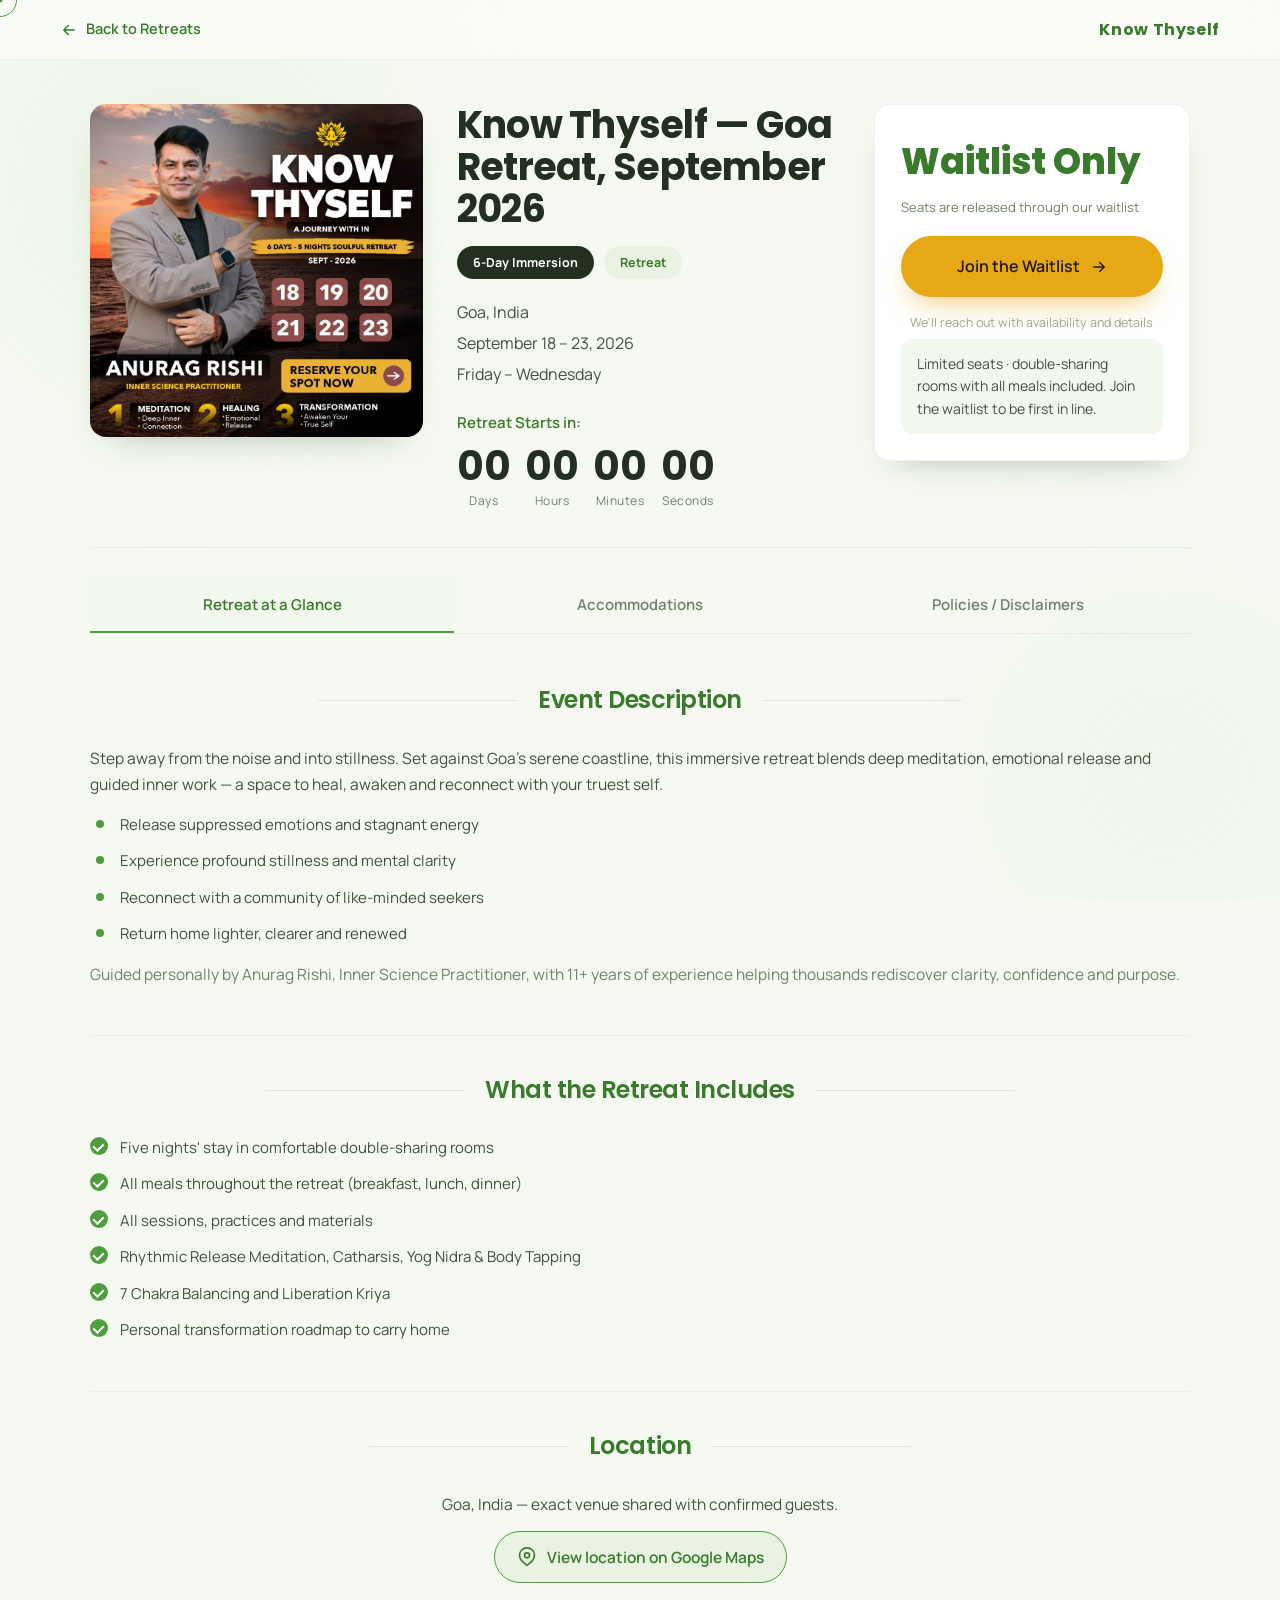
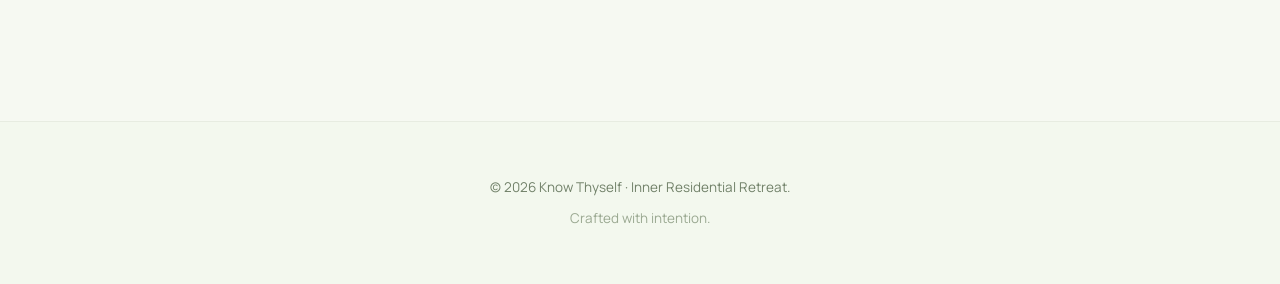
==== event-goa.html @ 71acf254 "Swap Goa to waitlist, sell Mussoorie tickets, drop Apps Script - Goa event page is now waitlist-only" ====
<!DOCTYPE html>
<html lang="en">
<head>
  <meta charset="UTF-8" />
  <meta name="viewport" content="width=device-width, initial-scale=1.0" />
  <meta name="description" content="Know Thyself · Goa — a 6-day, 5-night soulful residential retreat with Anurag Rishi. 18–23 September 2026." />
  <title>Know Thyself · Goa Retreat</title>
  <link rel="preconnect" href="https://fonts.googleapis.com" />
  <link rel="preconnect" href="https://fonts.gstatic.com" crossorigin />
  <link href="https://fonts.googleapis.com/css2?family=Poppins:wght@400;500;600;700;800&family=Manrope:wght@300;400;500;600;700&display=swap" rel="stylesheet" />
  <link rel="icon" type="image/svg+xml" href="favicon.svg" />
  <link rel="icon" type="image/png" sizes="32x32" href="favicon-32.png" />
  <link rel="apple-touch-icon" href="apple-touch-icon.png" />
  <link rel="stylesheet" href="styles.css" />
</head>
<body>
  <div class="cursor" aria-hidden="true"></div>
  <div class="cursor-dot" aria-hidden="true"></div>
  <div class="ambient" aria-hidden="true"><div class="orb orb-1"></div><div class="orb orb-2"></div></div>

  <header class="evd-nav">
    <a href="index.html#events" class="evd-back"><svg viewBox="0 0 24 24"><path d="M19 12H5M11 6l-6 6 6 6"/></svg> Back to Retreats</a>
    <span class="evd-brand">Know Thyself</span>
  </header>

  <div class="evd2">
    <!-- ===== HERO ===== -->
    <div class="evd2-hero">
      <div class="evd2-gallery">
        <div class="evd2-main"><img src="goa-creative.jpg" alt="Know Thyself Goa Retreat" /></div>
      </div>

      <div class="evd2-info">
        <h1 class="evd2-title">Know Thyself — Goa Retreat, September 2026</h1>
        <div class="evd2-tags">
          <span class="evd2-tag dark">6-Day Immersion</span>
          <span class="evd2-tag light">Retreat</span>
        </div>
        <div class="evd2-meta">
          <p>Goa, India</p>
          <p>September 18 – 23, 2026</p>
          <p>Friday – Wednesday</p>
        </div>
        <p class="cd-label">Retreat Starts in:</p>
        <div class="countdown" data-date="2026-09-18T09:00:00+05:30">
          <div><span class="cd-num" data-u="d">00</span><label>Days</label></div>
          <div><span class="cd-num" data-u="h">00</span><label>Hours</label></div>
          <div><span class="cd-num" data-u="m">00</span><label>Minutes</label></div>
          <div><span class="cd-num" data-u="s">00</span><label>Seconds</label></div>
        </div>
      </div>

      <aside class="evd2-aside">
        <div class="evd2-price"><span class="now">Waitlist Only</span></div>
        <p class="evd2-price-note">Seats are released through our waitlist</p>
        <a href="https://docs.google.com/forms/d/e/1FAIpQLSf9XQRyOyVXUmY5ZAb2Cd5k3Jq0vViGxrZ30KuYzrhJ9zkqiw/viewform"
           target="_blank" rel="noopener" class="btn evd-btn is-wait" data-magnetic>
          <span>Join the Waitlist</span>
          <svg viewBox="0 0 24 24" fill="none" stroke="currentColor" stroke-width="2" stroke-linecap="round" stroke-linejoin="round"><path d="M5 12h14M13 6l6 6-6 6"/></svg>
        </a>
        <p class="evd-note">We'll reach out with availability and details</p>
        <p class="evd2-elig">Limited seats · double-sharing rooms with all meals included. Join the waitlist to be first in line.</p>
      </aside>
    </div>

    <!-- ===== TABS ===== -->
    <div class="evd2-tabs" role="tablist">
      <button class="evd2-tab is-active" data-tab="glance">Retreat at a Glance</button>
      <button class="evd2-tab" data-tab="accom">Accommodations</button>
      <button class="evd2-tab" data-tab="policies">Policies / Disclaimers</button>
    </div>

    <!-- Glance -->
    <div class="evd2-panel is-active" id="tab-glance">
      <div class="evd2-sec">
        <h2>Event Description</h2>
        <p>Step away from the noise and into stillness. Set against Goa's serene coastline, this
          immersive retreat blends deep meditation, emotional release and guided inner work — a
          space to heal, awaken and reconnect with your truest self.</p>
        <ul class="evd2-list">
          <li>Release suppressed emotions and stagnant energy</li>
          <li>Experience profound stillness and mental clarity</li>
          <li>Reconnect with a community of like-minded seekers</li>
          <li>Return home lighter, clearer and renewed</li>
        </ul>
        <p class="muted">Guided personally by Anurag Rishi, Inner Science Practitioner, with 11+ years
          of experience helping thousands rediscover clarity, confidence and purpose.</p>
      </div>

      <div class="evd2-sec">
        <h2>What the Retreat Includes</h2>
        <ul class="evd2-list check">
          <li>Five nights' stay in comfortable double-sharing rooms</li>
          <li>All meals throughout the retreat (breakfast, lunch, dinner)</li>
          <li>All sessions, practices and materials</li>
          <li>Rhythmic Release Meditation, Catharsis, Yog Nidra &amp; Body Tapping</li>
          <li>7 Chakra Balancing and Liberation Kriya</li>
          <li>Personal transformation roadmap to carry home</li>
        </ul>
      </div>

      <div class="evd2-sec">
        <h2>Location</h2>
        <p style="text-align:center">Goa, India — exact venue shared with confirmed guests.</p>
        <p style="text-align:center;margin-top:14px">
          <a href="https://maps.app.goo.gl/HBdeurHvseSs3PMZ7" target="_blank" rel="noopener" class="evd-map">
            <svg viewBox="0 0 24 24" fill="none" stroke="currentColor" stroke-width="2" stroke-linecap="round" stroke-linejoin="round"><path d="M21 10c0 6-9 12-9 12s-9-6-9-12a9 9 0 0118 0z"/><circle cx="12" cy="10" r="3"/></svg>
            View location on Google Maps
          </a>
        </p>
      </div>
    </div>

    <!-- Accommodations -->
    <div class="evd2-panel" id="tab-accom">
      <div class="evd2-sec">
        <h2>Accommodations</h2>
        <p>Guests are hosted in comfortable, well-appointed <b>double-sharing rooms</b> at a serene
          property close to nature — a restful base for your inner work.</p>
        <ul class="evd2-list check">
          <li>Double-sharing rooms with attached bathrooms</li>
          <li>Clean linens, hot water and daily housekeeping</li>
          <li>Quiet, natural surroundings ideal for reflection</li>
          <li>All meals served on-site, buffet style</li>
        </ul>
        <p class="muted">Prefer a private room? Limited single-occupancy upgrades may be available on
          request for an additional charge — mention it when you join the waitlist.</p>
      </div>
    </div>

    <!-- Policies -->
    <div class="evd2-panel" id="tab-policies">
      <div class="evd2-sec">
        <h2>Policies &amp; Disclaimers</h2>
        <ul class="evd2-list">
          <li>Seats for this retreat are released in order of the waitlist.</li>
          <li>The retreat fee covers stay, meals and all sessions; travel is not included.</li>
          <li>Places are confirmed on receipt of payment once a seat is offered.</li>
          <li>This is an inner-work retreat and not a substitute for medical or psychological treatment.</li>
          <li>For cancellations, transfers or special requests, please contact our team.</li>
        </ul>
        <p style="text-align:center;margin-top:10px"><a href="tel:7373738338" class="evd-map"><svg viewBox="0 0 24 24"><path d="M6.6 10.8a15.5 15.5 0 006.6 6.6l2.2-2.2a1 1 0 011-.24 11.4 11.4 0 003.6.6 1 1 0 011 1V20a1 1 0 01-1 1A17 17 0 013 4a1 1 0 011-1h3.5a1 1 0 011 1 11.4 11.4 0 00.6 3.6 1 1 0 01-.24 1z" fill="currentColor"/></svg> Call us: 73737 38338</a></p>
      </div>
    </div>
  </div>

  <footer class="footer">
    <p>© <span id="year"></span> Know Thyself · Inner Residential Retreat.</p>
    <p class="footer-sub">Crafted with intention.</p>
  </footer>

  <script>
    (function () {
      var y = document.getElementById('year'); if (y) y.textContent = new Date().getFullYear();

      /* ---- Gallery ---- */
      var main = document.getElementById('galMain');
      document.querySelectorAll('.evd2-thumbs button').forEach(function (b) {
        b.addEventListener('click', function () {
          document.querySelectorAll('.evd2-thumbs button').forEach(function (x) { x.classList.remove('is-active'); });
          b.classList.add('is-active');
          if (main && b.dataset.src) main.src = b.dataset.src;
        });
      });

      /* ---- Tabs ---- */
      document.querySelectorAll('.evd2-tab').forEach(function (t) {
        t.addEventListener('click', function () {
          document.querySelectorAll('.evd2-tab').forEach(function (x) { x.classList.remove('is-active'); });
          document.querySelectorAll('.evd2-panel').forEach(function (x) { x.classList.remove('is-active'); });
          t.classList.add('is-active');
          var panel = document.getElementById('tab-' + t.dataset.tab);
          if (panel) panel.classList.add('is-active');
        });
      });

      /* ---- Countdown ---- */
      var cd = document.querySelector('.countdown');
      if (cd) {
        var target = new Date(cd.dataset.date).getTime();
        var el = {
          d: cd.querySelector('[data-u=d]'), h: cd.querySelector('[data-u=h]'),
          m: cd.querySelector('[data-u=m]'), s: cd.querySelector('[data-u=s]')
        };
        var pad = function (n) { return String(n).padStart(2, '0'); };
        function tick() {
          var diff = target - Date.now(); if (diff < 0) diff = 0;
          el.d.textContent = pad(Math.floor(diff / 86400000));
          el.h.textContent = pad(Math.floor(diff / 3600000) % 24);
          el.m.textContent = pad(Math.floor(diff / 60000) % 60);
          el.s.textContent = pad(Math.floor(diff / 1000) % 60);
        }
        tick(); setInterval(tick, 1000);
      }

    })();
  </script>
  <script src="script.js"></script>
</body>
</html>
---- styles.css ----
/* ===================================================================
   Know Thyself — Eco Wellness Retreat
   Fresh green + white · rounded · soft · interactive
=================================================================== */

:root {
  --green: #4f9d3f;
  --green-deep: #3a7a2c;
  --green-dark: #2c5f24;
  --green-bright: #62b84e;
  --leaf: #eaf3e3;
  --leaf-2: #f3f8ee;
  --mist: #f6f9f2;
  --paper: #ffffff;
  --ink: #23301f;
  --ink-soft: #43513d;
  --muted: #718169;
  --faint: #9aa891;
  --line: rgba(35, 48, 31, 0.10);
  --line-soft: rgba(35, 48, 31, 0.06);
  --terra: #cf6b4a;
  --radius: 24px;
  --radius-lg: 34px;
  --shadow: 0 30px 60px -34px rgba(44, 74, 34, 0.35);
  --shadow-sm: 0 16px 34px -22px rgba(44, 74, 34, 0.4);
  --ease: cubic-bezier(0.22, 1, 0.36, 1);
  --ease-out: cubic-bezier(0.16, 1, 0.3, 1);
}

* { margin: 0; padding: 0; box-sizing: border-box; -webkit-tap-highlight-color: transparent; }
html { scroll-behavior: smooth; -webkit-text-size-adjust: 100%; text-size-adjust: 100%; }
img, video { max-width: 100%; }

body {
  background: var(--mist);
  color: var(--ink);
  font-family: 'Manrope', system-ui, sans-serif;
  font-weight: 400;
  line-height: 1.7;
  overflow-x: hidden;
  -webkit-font-smoothing: antialiased;
}
::selection { background: var(--green); color: #fff; }

h1, h2, h3, .brand-name, .section-title, .hero-title { font-family: 'Poppins', sans-serif; font-weight: 700; letter-spacing: -0.02em; }
em { font-style: normal; color: var(--green-deep); }

/* ---------- Custom cursor ---------- */
.cursor, .cursor-dot { position: fixed; top: 0; left: 0; border-radius: 50%; pointer-events: none; z-index: 9999; transform: translate(-50%, -50%); }
.cursor { width: 34px; height: 34px; border: 1.5px solid var(--green); transition: width .25s var(--ease), height .25s var(--ease), background .25s; }
.cursor-dot { width: 5px; height: 5px; background: var(--green); }
.cursor.grow { width: 60px; height: 60px; background: rgba(79,157,63,.14); border-color: transparent; }
@media (hover: none) { .cursor, .cursor-dot { display: none; } }

/* ---------- Scroll progress ---------- */
.scroll-progress { position: fixed; top: 0; left: 0; right: 0; height: 3px; z-index: 900; background: transparent; }
.scroll-progress span { display: block; height: 100%; width: 0%; background: linear-gradient(90deg, var(--green-deep), var(--green-bright)); }

/* ---------- Ambient ---------- */
.ambient { position: fixed; inset: 0; z-index: -1; overflow: hidden; background: var(--mist); }
.orb { position: absolute; border-radius: 50%; filter: blur(90px); opacity: .4; }
.orb-1 { width: 40vw; height: 40vw; background: radial-gradient(circle, #cfe6c0, transparent 70%); top: -8%; left: -6%; animation: drift 24s ease-in-out infinite; }
.orb-2 { width: 34vw; height: 34vw; background: radial-gradient(circle, #d9eccb, transparent 70%); bottom: -10%; right: -8%; animation: drift 30s ease-in-out infinite reverse; }
.orb-3 { display: none; }
@keyframes drift { 0%,100% { transform: translate(0,0) scale(1); } 50% { transform: translate(4vw,-3vh) scale(1.08); } }
.grain { display: none; }

/* ---------- Nav ---------- */
.nav {
  position: fixed; top: 16px; left: 50%; transform: translateX(-50%); z-index: 800;
  width: min(1200px, calc(100% - 32px)); display: flex; align-items: center; justify-content: space-between;
  padding: 12px 14px 12px 26px; background: rgba(255,255,255,.82); backdrop-filter: blur(16px);
  border: 1px solid var(--line-soft); border-radius: 100px; box-shadow: var(--shadow-sm);
  transition: padding .4s var(--ease), box-shadow .4s var(--ease);
}
.nav.scrolled { box-shadow: 0 20px 44px -26px rgba(44,74,34,.5); }
.brand { display: flex; flex-direction: column; line-height: 1; text-decoration: none; }
.brand-name { font-size: 24px; font-weight: 700; color: var(--green-deep); letter-spacing: .01em; }
.brand-sub { font-size: 9px; letter-spacing: .24em; text-transform: uppercase; color: var(--muted); margin-top: 3px; }
.nav-links { display: flex; gap: 30px; }
.nav-links a { color: var(--ink-soft); text-decoration: none; font-size: 14.5px; font-weight: 500; position: relative; }
.nav-links a::after { content: ''; position: absolute; left: 0; bottom: -6px; height: 2px; width: 0; background: var(--green); border-radius: 2px; transition: width .3s var(--ease); }
.nav-links a:hover { color: var(--green-deep); }
.nav-links a:hover::after { width: 100%; }
@media (max-width: 860px) { .nav-links { display: none; } }

/* ---------- Buttons ---------- */
.btn {
  display: inline-flex; align-items: center; gap: 10px; cursor: pointer; text-decoration: none;
  font-family: 'Manrope', sans-serif; font-weight: 600; font-size: 15px; border: none;
  border-radius: 100px; padding: 15px 28px; position: relative; overflow: hidden;
  transition: transform .3s var(--ease), box-shadow .3s var(--ease), background .3s; will-change: transform;
}
.btn svg { width: 18px; height: 18px; fill: none; stroke: currentColor; stroke-width: 2; stroke-linecap: round; stroke-linejoin: round; }
.btn-primary { background: var(--green); color: #fff; box-shadow: 0 14px 30px -12px rgba(79,157,63,.7); }
.btn-primary:hover { background: var(--green-deep); transform: translateY(-2px); box-shadow: 0 20px 40px -12px rgba(79,157,63,.8); }
.btn-ghost { background: var(--green); color: #fff; padding: 12px 24px; font-size: 14px; box-shadow: 0 10px 22px -12px rgba(79,157,63,.7); }
.btn-ghost:hover { background: var(--green-deep); transform: translateY(-2px); }
.nav-cta svg, .btn-ghost::before { }

/* ---------- Sections ---------- */
.section { padding: clamp(60px, 9vw, 120px) clamp(20px, 6vw, 80px); max-width: 1200px; margin: 0 auto; }
.section-title { font-size: clamp(30px, 5vw, 52px); font-weight: 700; line-height: 1.1; margin-bottom: 14px; max-width: 18ch; }
.section-title em { color: var(--green); }
.section-lead { color: var(--muted); font-size: clamp(15px, 2vw, 18px); margin-bottom: 46px; max-width: 54ch; }
.eyebrow { font-size: clamp(24px, 3.4vw, 36px); font-weight: 700; font-family: 'Poppins', sans-serif; margin-bottom: 34px; }
.eyebrow em { color: var(--green); }
.overline { display: block; font-size: 12px; font-weight: 700; letter-spacing: .18em; text-transform: uppercase; color: var(--green); margin-bottom: 16px; }

/* ---------- HERO ---------- */
.hero-wrap { position: relative; padding: 92px clamp(12px, 3vw, 22px) 0; }
.hero {
  position: relative; min-height: 86vh; min-height: 86dvh; display: flex; align-items: center; overflow: hidden;
  border-radius: var(--radius-lg); background: linear-gradient(135deg, #3f7a34, #6bb84e);
  box-shadow: var(--shadow);
}
.hero-bg { position: absolute; inset: 0; width: 100%; height: 100%; object-fit: cover; z-index: 0; }
.hero-scrim { position: absolute; inset: 0; z-index: 1; background: linear-gradient(90deg, rgba(20,38,14,.66) 0%, rgba(20,38,14,.34) 46%, transparent 78%), linear-gradient(0deg, rgba(20,38,14,.45), transparent 45%); }
.hero-scrim--soft { background: linear-gradient(0deg, rgba(20,38,14,.34), transparent 40%), radial-gradient(120% 90% at 50% 50%, transparent 60%, rgba(20,38,14,.28)); }
.hero--video-only { min-height: 90vh; min-height: 90dvh; }

/* Register Now button over the hero video */
.hero-cta-wrap { position: absolute; left: 0; right: 0; bottom: 54px; z-index: 4; display: flex; justify-content: center; pointer-events: none; padding: 0 20px; }
.hero-register {
  position: relative; pointer-events: auto; display: inline-flex; align-items: center; gap: 9px; text-decoration: none;
  background: var(--green); color: #fff; font-family: 'Manrope', sans-serif; font-weight: 700;
  font-size: clamp(14px, 1.6vw, 16px); letter-spacing: .01em; padding: 12px 30px; border-radius: 100px;
  box-shadow: 0 14px 34px -14px rgba(0,0,0,.55); transition: transform .3s var(--ease), background .3s, box-shadow .3s;
  will-change: transform;
}
.hero-register svg { width: 17px; height: 17px; }
.hero-register:hover { background: var(--green-deep); box-shadow: 0 24px 52px -14px rgba(0,0,0,.65); }
.hero-register::after { content: ''; position: absolute; inset: 0; border-radius: 100px; box-shadow: 0 0 0 0 rgba(98,184,78,.6); animation: reg-pulse 2.4s ease-out infinite; }
@keyframes reg-pulse { 0% { box-shadow: 0 0 0 0 rgba(98,184,78,.5); } 70% { box-shadow: 0 0 0 16px rgba(98,184,78,0); } 100% { box-shadow: 0 0 0 0 rgba(98,184,78,0); } }
@media (max-width: 560px) {
  /* button sits below the video, in the gap — not over the footage */
  .hero-cta-wrap { position: static; inset: auto; padding: 0; margin: 14px 0 2px; pointer-events: auto; }
  .hero-register { padding: 12px 30px; font-size: 14px; gap: 8px; box-shadow: 0 12px 28px -12px rgba(79,157,63,.6); }
  .hero-register svg { width: 16px; height: 16px; }
  .hero-register::after { display: none; }
  /* smaller volume control — round mute button only */
  .audio-control { bottom: 10px; right: 10px; padding: 5px; }
  .audio-toggle { width: 32px; height: 32px; flex-basis: 32px; }
  .audio-toggle svg { width: 16px; height: 16px; }
  .audio-control .audio-slider { display: none; }
}

/* Floating Register button — appears on scroll, stays to the end */
.float-register {
  position: fixed; right: 20px; bottom: 20px; z-index: 700;
  display: inline-flex; align-items: center; gap: 9px; text-decoration: none;
  background: var(--green); color: #fff; font-family: 'Manrope', sans-serif; font-weight: 700; font-size: 15px;
  padding: 14px 26px; border-radius: 100px; box-shadow: 0 16px 38px -12px rgba(0,0,0,.5);
  transform: translateY(130px); opacity: 0; pointer-events: none;
  transition: transform .45s var(--ease), opacity .45s var(--ease), background .3s;
}
.float-register.show { transform: translateY(0); opacity: 1; pointer-events: auto; }
.float-register:hover { background: var(--green-deep); }
.float-register svg { width: 18px; height: 18px; }
@media (max-width: 560px) { .float-register { right: 14px; bottom: 14px; padding: 12px 22px; font-size: 14px; } }

/* On phones, let the video define the hero height (no green bars, no crop) */
@media (max-width: 640px) {
  .hero, .hero--video-only { display: block; min-height: 0; }
  .hero-bg { position: relative; width: 100%; height: auto; display: block; }
}

/* Audio control (mute button + volume slider) */
.audio-control {
  position: absolute; z-index: 4; right: 22px; bottom: 22px;
  display: inline-flex; align-items: center; gap: 4px; padding: 8px 10px 8px 8px;
  background: rgba(255,255,255,.9); backdrop-filter: blur(10px); border-radius: 100px;
  box-shadow: 0 14px 30px -14px rgba(0,0,0,.5); transition: transform .3s var(--ease);
}
.audio-control:hover { transform: translateY(-2px); }
.audio-toggle {
  cursor: pointer; display: inline-grid; place-items: center; width: 38px; height: 38px; flex: 0 0 38px;
  background: var(--leaf); border: none; border-radius: 50%; color: var(--green-deep);
  transition: background .3s, color .3s;
}
.audio-toggle svg { width: 19px; height: 19px; fill: none; stroke: currentColor; stroke-width: 2; stroke-linecap: round; stroke-linejoin: round; }
.audio-toggle .ico-sound { display: none; }
.audio-control.is-on .audio-toggle { background: var(--green); color: #fff; }
.audio-control.is-on .ico-muted { display: none; }
.audio-control.is-on .ico-sound { display: block; }

.audio-slider {
  -webkit-appearance: none; appearance: none; width: 96px; height: 5px; border-radius: 100px;
  background: rgba(35,48,31,.18); outline: none; cursor: pointer; margin: 0 10px 0 6px;
  transition: width .35s var(--ease), opacity .35s var(--ease), margin .35s var(--ease);
  background-image: linear-gradient(var(--green), var(--green)); background-repeat: no-repeat;
  background-size: 70% 100%;
}
.audio-slider::-webkit-slider-thumb { -webkit-appearance: none; appearance: none; width: 15px; height: 15px; border-radius: 50%; background: var(--green-deep); border: 2px solid #fff; box-shadow: 0 2px 6px rgba(0,0,0,.3); cursor: pointer; }
.audio-slider::-moz-range-thumb { width: 15px; height: 15px; border-radius: 50%; background: var(--green-deep); border: 2px solid #fff; cursor: pointer; }
.audio-slider::-moz-range-track { background: transparent; }
/* collapse the slider until sound is on, so it reads as a tidy button first */
.audio-control:not(.is-on):not(:hover) .audio-slider { width: 0; margin: 0; opacity: 0; pointer-events: none; }
@media (hover: none) { .audio-control .audio-slider { width: 80px; opacity: 1; } }
.hero-content { position: relative; z-index: 2; width: 100%; padding: clamp(34px, 6vw, 78px); }
.pill {
  display: inline-flex; align-items: center; gap: 8px; font-size: 13px; font-weight: 600;
  color: var(--green-deep); background: rgba(255,255,255,.92); padding: 9px 18px; border-radius: 100px;
  margin-bottom: 24px; box-shadow: 0 10px 24px -14px rgba(0,0,0,.4);
}
.pill-ico { color: var(--green); }
.pill-dot { display: none; }

.hero-title { font-size: clamp(42px, 7.6vw, 88px); font-weight: 800; line-height: 1.0; color: #fff; max-width: 14ch; }
.hero-title .line { display: block; overflow: hidden; }
.hero-title .line > span { display: block; transform: translateY(110%); animation: rise 1.05s var(--ease-out) forwards; }
.hero-title .line:nth-child(1) > span { animation-delay: .15s; }
.hero-title .line:nth-child(2) > span { animation-delay: .3s; }
.hero-title .line:nth-child(3) > span { animation-delay: .45s; }
.hero-title em { color: #d6f2c4; }
@keyframes rise { to { transform: translateY(0); } }

.hero-sub { color: rgba(255,255,255,.9); font-size: clamp(15px, 2vw, 19px); max-width: 46ch; margin: 24px 0 32px; }
.hero-actions { display: flex; align-items: center; gap: 24px; flex-wrap: wrap; }
.hero-social { font-size: 13.5px; color: rgba(255,255,255,.85); display: inline-flex; align-items: center; font-weight: 500; }
.live-dot { width: 8px; height: 8px; border-radius: 50%; background: #cdf3b6; margin-right: 9px; box-shadow: 0 0 0 0 rgba(205,243,182,.7); animation: pulse 2s infinite; }
@keyframes pulse { 0% { box-shadow: 0 0 0 0 rgba(205,243,182,.6); } 70% { box-shadow: 0 0 0 10px rgba(205,243,182,0); } 100% { box-shadow: 0 0 0 0 rgba(205,243,182,0); } }

.scroll-hint { position: absolute; bottom: 22px; left: 50%; transform: translateX(-50%); z-index: 2; display: flex; flex-direction: column; align-items: center; gap: 7px; font-size: 9.5px; font-weight: 600; letter-spacing: .22em; text-transform: uppercase; color: rgba(255,255,255,.8); }
.scroll-hint i { width: 1px; height: 34px; background: linear-gradient(rgba(255,255,255,.9), transparent); animation: scrolldrop 1.8s ease-in-out infinite; }
@keyframes scrolldrop { 0% { transform: scaleY(0); transform-origin: top; } 50% { transform: scaleY(1); transform-origin: top; } 51% { transform-origin: bottom; } 100% { transform: scaleY(0); transform-origin: bottom; } }

/* ---------- Floating booking bar ---------- */
.booking-bar {
  position: relative; z-index: 5; margin: -46px auto 0; width: min(1040px, calc(100% - 48px));
  background: var(--paper); border-radius: 100px; box-shadow: var(--shadow);
  display: grid; grid-template-columns: 1fr 1fr 0.8fr auto; align-items: center; gap: 8px;
  padding: 12px 12px 12px 30px; border: 1px solid var(--line-soft);
}
.bb-field { display: flex; flex-direction: column; padding: 6px 20px; border-right: 1px solid var(--line); cursor: pointer; transition: transform .3s var(--ease); }
.bb-field:hover { transform: translateY(-1px); }
.bb-field span { font-size: 11px; font-weight: 700; letter-spacing: .1em; text-transform: uppercase; color: var(--green); }
.bb-field strong { font-size: 15px; font-weight: 600; color: var(--ink); }
.bb-btn {
  display: inline-flex; align-items: center; gap: 10px; text-decoration: none; cursor: pointer;
  background: var(--green); color: #fff; font-weight: 600; font-size: 15px; padding: 16px 30px;
  border-radius: 100px; transition: transform .3s var(--ease), background .3s; box-shadow: 0 14px 28px -14px rgba(79,157,63,.8);
}
.bb-btn svg { width: 18px; height: 18px; fill: none; stroke: currentColor; stroke-width: 2; stroke-linecap: round; stroke-linejoin: round; }
.bb-btn:hover { background: var(--green-deep); transform: translateY(-2px); }
@media (max-width: 820px) {
  .booking-bar { grid-template-columns: 1fr 1fr; border-radius: 28px; padding: 16px; gap: 12px; }
  .bb-field { border-right: none; padding: 8px 12px; border-bottom: 1px solid var(--line); }
  .bb-btn { grid-column: span 2; justify-content: center; }
}

/* ---------- Feature strip ---------- */
.feature-strip { display: grid; grid-template-columns: repeat(4, 1fr); gap: 16px; max-width: 1200px; margin: 46px auto 0; padding: 0 clamp(20px, 6vw, 80px); }
.feat { display: flex; align-items: center; gap: 14px; background: var(--paper); border: 1px solid var(--line-soft); border-radius: var(--radius); padding: 20px 22px; transition: transform .3s var(--ease), box-shadow .3s var(--ease); }
.feat:hover { transform: translateY(-4px); box-shadow: var(--shadow-sm); }
.feat-ico { display: grid; place-items: center; width: 44px; height: 44px; flex: 0 0 44px; border-radius: 50%; background: var(--leaf); color: var(--green-deep); font-size: 18px; }
.feat strong { display: block; font-weight: 700; font-size: 14.5px; color: var(--ink); font-family: 'Poppins', sans-serif; }
.feat em { display: block; font-style: normal; font-size: 12.5px; color: var(--muted); }
@media (max-width: 820px) { .feature-strip { grid-template-columns: 1fr 1fr; } }

/* ---------- Memories ---------- */
.eyebrow::before, .section-title::before { content: ''; display: block; width: 46px; height: 3px; border-radius: 3px; background: var(--green); margin-bottom: 20px; }
.memory-grid { display: grid; grid-template-columns: 1fr 1fr; gap: 18px; }
.memory { aspect-ratio: 16/10; border-radius: var(--radius); background: var(--leaf); position: relative; overflow: hidden; box-shadow: var(--shadow-sm); transition: transform .5s var(--ease); }
.memory:nth-child(3) { grid-column: span 2; aspect-ratio: 24/9; }
.memory:hover { transform: translateY(-6px); }
.memory img { position: absolute; inset: 0; width: 100%; height: 100%; object-fit: cover; z-index: 1; transition: transform .7s var(--ease); }
.memory:hover img { transform: scale(1.06); }
.memory::after { content: ''; position: absolute; inset: 0; background: linear-gradient(120deg, transparent, rgba(255,255,255,.3), transparent); transform: translateX(-100%); transition: transform .8s var(--ease); z-index: 2; }
.memory:hover::after { transform: translateX(100%); }
@media (max-width: 680px) { .memory { aspect-ratio: 4/3; } .memory:nth-child(3) { aspect-ratio: 16/10; } }
.memories-more { display: flex; justify-content: center; margin-top: 30px; }

/* ---------- Experience ---------- */
.exp-list { display: grid; grid-template-columns: repeat(3, 1fr); gap: 22px; margin-top: 46px; }
.exp-card { display: flex; flex-direction: column; background: var(--paper); border: 1px solid var(--line-soft); border-radius: var(--radius); overflow: hidden; box-shadow: var(--shadow-sm); transition: transform .4s var(--ease), box-shadow .4s var(--ease); }
.exp-card:hover { transform: translateY(-8px); box-shadow: var(--shadow); }
.exp-media { position: relative; aspect-ratio: 16/11; overflow: hidden; background: var(--leaf); margin: 12px 12px 0; border-radius: 18px; }
.exp-media img { position: absolute; inset: 0; width: 100%; height: 100%; object-fit: cover; z-index: 1; transition: transform .7s var(--ease); }
.exp-card:hover .exp-media img { transform: scale(1.07); }
.exp-media span { display: none; }
.exp-body { padding: 22px 24px 26px; display: flex; flex-direction: column; flex: 1; }
.exp-body h3 { font-size: 21px; font-weight: 700; margin-bottom: 10px; line-height: 1.15; font-family: 'Poppins', sans-serif; }
.exp-body h3 em { color: var(--green); }
.exp-body p { color: var(--muted); font-size: 14px; margin-bottom: 18px; }
.ticks { list-style: none; display: flex; flex-direction: column; gap: 9px; margin-top: auto; }
.ticks li { position: relative; padding-left: 28px; font-size: 13.5px; color: var(--ink-soft); }
.ticks li strong { color: var(--green-deep); font-weight: 700; }
.ticks li::before { content: ''; position: absolute; left: 0; top: 2px; width: 19px; height: 19px; border-radius: 50%; background: var(--leaf); }
.ticks li::after { content: ''; position: absolute; left: 6px; top: 6px; width: 7px; height: 4px; border-left: 2px solid var(--green); border-bottom: 2px solid var(--green); transform: rotate(-45deg); }
@media (max-width: 900px) { .exp-list { grid-template-columns: 1fr 1fr; } }
@media (max-width: 600px) { .exp-list { grid-template-columns: 1fr; } }

/* ---------- Upcoming retreats (date-block cards) ---------- */
.ret-grid { display: grid; grid-template-columns: repeat(auto-fit, minmax(300px, 1fr)); gap: 24px; margin-top: 46px; }
.ret-card {
  position: relative; display: block; text-decoration: none; background: var(--paper);
  border: 1px solid var(--line-soft); border-radius: 16px; padding: 26px 26px 28px;
  box-shadow: var(--shadow-sm); overflow: hidden; transition: transform .35s var(--ease), box-shadow .35s var(--ease), border-color .35s;
}
.ret-card::before { content: ''; position: absolute; left: 0; top: 0; bottom: 0; width: 4px; background: var(--green); transform: scaleY(0); transform-origin: top; transition: transform .4s var(--ease); }
.ret-card:hover { transform: translateY(-6px); box-shadow: var(--shadow); border-color: rgba(79,157,63,.35); }
.ret-card:hover::before { transform: scaleY(1); }

.ret-badge {
  position: absolute; top: 0; right: 0; font-size: 12px; font-weight: 700; letter-spacing: .01em;
  color: #fff; background: var(--green); padding: 9px 16px; border-radius: 0 16px 0 14px;
}
.ret-badge--wait { background: #e0a021; }

.ret-date { margin-bottom: 22px; }
.ret-mon { display: inline-block; font-family: 'Poppins', sans-serif; font-size: 19px; font-weight: 500; color: var(--ink-soft); padding-bottom: 4px; border-bottom: 3px solid var(--green); }
.ret-day { display: block; font-family: 'Poppins', sans-serif; font-size: 44px; font-weight: 700; color: var(--ink); line-height: 1.05; margin-top: 6px; }

.ret-loc { font-family: 'Poppins', sans-serif; font-size: 22px; font-weight: 600; color: var(--green-deep); margin-bottom: 8px; transition: color .3s; }
.ret-card:hover .ret-loc { color: var(--green); }
.ret-type { color: var(--ink-soft); font-size: 15px; margin-bottom: 16px; }
.ret-range { color: var(--muted); font-size: 14.5px; }

/* ---------- Stories of Transformation ---------- */
.section-title.center, .section-lead.center { text-align: center; margin-left: auto; margin-right: auto; }
.section-title.center { max-width: none; }
.section-title.center::before { margin-left: auto; margin-right: auto; }
.section-lead.center { margin-bottom: 8px; }

.stories-slider { position: relative; margin-top: 46px; }
.stories-track {
  display: flex; gap: 24px; overflow-x: auto; scroll-snap-type: x mandatory; scroll-behavior: smooth;
  padding: 6px 2px 12px; -ms-overflow-style: none; scrollbar-width: none;
}
.stories-track::-webkit-scrollbar { display: none; }
.slider-nav {
  position: absolute; top: 32%; z-index: 5; width: 46px; height: 46px; border-radius: 50%;
  border: 1px solid var(--line-soft); background: #fff; color: var(--green-deep); cursor: pointer;
  display: grid; place-items: center; box-shadow: var(--shadow-sm); transition: background .3s, transform .3s, opacity .3s;
}
.slider-nav svg { width: 22px; height: 22px; fill: none; stroke: currentColor; stroke-width: 2.2; stroke-linecap: round; stroke-linejoin: round; }
.slider-nav:hover { background: var(--green); color: #fff; }
.slider-nav.prev { left: -10px; }
.slider-nav.next { right: -10px; }
.slider-nav[disabled] { opacity: 0; pointer-events: none; }
@media (max-width: 560px) { .slider-nav.prev { left: 2px; } .slider-nav.next { right: 2px; } }

.story-card {
  scroll-snap-align: start; flex: 0 0 calc((100% - 48px) / 3); min-width: 0;
  text-align: left; cursor: pointer; border: 1px solid var(--line-soft); border-radius: 18px;
  overflow: hidden; background: var(--paper); box-shadow: var(--shadow-sm); padding: 0;
  display: flex; flex-direction: column; font-family: inherit;
  transition: transform .4s var(--ease), box-shadow .4s var(--ease);
}
@media (max-width: 900px) { .story-card { flex-basis: calc((100% - 24px) / 2); } }
@media (max-width: 620px) { .story-card { flex-basis: 86%; } }
.story-card:hover { transform: translateY(-6px); box-shadow: var(--shadow); }
.story-thumb { position: relative; display: block; aspect-ratio: 16/10; overflow: hidden; background: var(--leaf); }
.story-thumb img { width: 100%; height: 100%; object-fit: cover; transition: transform .6s var(--ease); }
.story-card:hover .story-thumb img { transform: scale(1.06); }
.story-play {
  position: absolute; top: 50%; left: 50%; transform: translate(-50%,-50%);
  width: 58px; height: 58px; border-radius: 50%; background: rgba(255,255,255,.92);
  display: grid; place-items: center; box-shadow: 0 12px 28px -10px rgba(0,0,0,.5);
  transition: transform .3s var(--ease), background .3s;
}
.story-play svg { width: 24px; height: 24px; fill: var(--green-deep); margin-left: 3px; }
.story-card:hover .story-play { transform: translate(-50%,-50%) scale(1.1); background: #fff; }
.story-body { display: flex; flex-direction: column; padding: 22px 22px 24px; flex: 1; }
.story-title { font-family: 'Poppins', sans-serif; font-size: 18px; font-weight: 600; color: var(--green-deep); line-height: 1.25; margin-bottom: 10px; }
.story-desc { color: var(--muted); font-size: 14.5px; line-height: 1.6; margin-bottom: 18px; flex: 1; }
.story-link { display: inline-flex; align-items: center; gap: 7px; color: var(--green); font-weight: 700; font-size: 14.5px; margin-top: auto; transition: gap .3s; }
.story-link svg { width: 17px; height: 17px; fill: none; stroke: currentColor; stroke-width: 2; stroke-linecap: round; stroke-linejoin: round; }
.story-card:hover .story-link { gap: 12px; }

/* video modal */
.story-modal { position: fixed; inset: 0; z-index: 1000; display: grid; place-items: center; padding: 20px; }
.story-modal[hidden] { display: none; }
.story-modal-bg { position: absolute; inset: 0; background: rgba(12,20,8,.82); backdrop-filter: blur(4px); animation: fadeUp .3s ease; }
.story-modal-inner { position: relative; z-index: 1; width: min(760px, 100%); }
.story-modal-inner video { width: 100%; max-height: 78vh; border-radius: 16px; background: #000; display: block; box-shadow: 0 40px 90px -30px rgba(0,0,0,.7); }
.story-modal-name { color: rgba(255,255,255,.9); text-align: center; font-family: 'Poppins', sans-serif; font-weight: 600; margin-top: 14px; }
.story-modal-close { position: absolute; top: -46px; right: 0; width: 38px; height: 38px; border-radius: 50%; border: none; background: rgba(255,255,255,.15); color: #fff; font-size: 24px; line-height: 1; cursor: pointer; transition: background .3s; }
.story-modal-close:hover { background: rgba(255,255,255,.28); }

/* ---------- Not for you ---------- */
.notfor { }
.section-title em.neg { color: #d64541; }
.neg-list { list-style: none; display: grid; grid-template-columns: 1fr; gap: 12px; margin-top: 40px; }
.neg-list li { position: relative; padding: 18px 20px 18px 54px; border-radius: 18px; background: var(--paper); border: 1px solid var(--line-soft); font-size: 15px; color: var(--ink-soft); transition: transform .3s var(--ease), box-shadow .3s; }
.neg-list li strong { color: var(--terra); font-weight: 700; }
.neg-list li:hover { transform: translateX(6px); box-shadow: var(--shadow-sm); }
.neg-list li::before { content: '×'; position: absolute; left: 18px; top: 50%; transform: translateY(-50%); width: 24px; height: 24px; border-radius: 50%; background: #fbe7e0; color: var(--terra); display: grid; place-items: center; font-size: 15px; font-weight: 700; }
@media (min-width: 720px) { .neg-list { grid-template-columns: 1fr 1fr; } }

/* ---------- Why join ---------- */
.why .section-title { max-width: none; }
.why .section-title em.nowrap { white-space: nowrap; }
.why-grid { display: grid; grid-template-columns: 1fr 1fr; gap: 14px; margin-top: 44px; }
.why-card { display: flex; gap: 15px; align-items: flex-start; padding: 22px; border-radius: 20px; background: var(--paper); border: 1px solid var(--line-soft); transition: transform .3s var(--ease), box-shadow .3s var(--ease); }
.why-card:hover { transform: translateY(-4px); box-shadow: var(--shadow-sm); }
.why-card p { font-size: 14.5px; color: var(--muted); }
.why-card p strong { color: var(--green-deep); font-weight: 700; }
.chk { flex: 0 0 26px; width: 26px; height: 26px; border-radius: 50%; margin-top: 2px; background: var(--green); position: relative; box-shadow: 0 6px 14px -6px rgba(79,157,63,.7); }
.chk::after { content: ''; position: absolute; left: 9px; top: 7px; width: 7px; height: 11px; border-right: 2px solid #fff; border-bottom: 2px solid #fff; transform: rotate(40deg); }
.center-cta { display: inline-flex; margin: 48px auto 0; }
@media (max-width: 620px) { .why-grid { grid-template-columns: 1fr; } }

/* ---------- Voices ---------- */
.voices { }
.quote-slider { margin-top: 44px; position: relative; max-width: 860px; }
.quote-track { position: relative; min-height: 220px; }
.quote { position: absolute; inset: 0; opacity: 0; transform: translateY(18px); transition: opacity .6s var(--ease), transform .6s var(--ease); pointer-events: none; padding: 44px; border-radius: var(--radius); background: var(--paper); border: 1px solid var(--line-soft); box-shadow: var(--shadow-sm); }
.quote.is-active { opacity: 1; transform: translateY(0); position: relative; pointer-events: auto; }
.quote p { font-family: 'Poppins', sans-serif; font-size: clamp(19px, 2.6vw, 27px); font-weight: 500; line-height: 1.35; margin-bottom: 20px; color: var(--ink); letter-spacing: -0.01em; }
.quote cite { color: var(--green-deep); font-style: normal; font-size: 14px; font-weight: 700; }
.quote-dots { display: flex; gap: 10px; margin-top: 24px; }
.qdot { width: 9px; height: 9px; border-radius: 50%; border: none; cursor: pointer; background: rgba(79,157,63,.28); transition: all .3s; }
.qdot.is-active { background: var(--green); width: 28px; border-radius: 100px; }

/* ---------- Coach ---------- */
.coach { }
.coach-card { display: grid; grid-template-columns: 340px 1fr; gap: 44px; align-items: center; padding: clamp(24px, 4vw, 48px); border-radius: var(--radius-lg); background: var(--paper); border: 1px solid var(--line-soft); box-shadow: var(--shadow-sm); margin-top: 44px; }
.coach-photo { aspect-ratio: 4/5; border-radius: var(--radius); background: var(--leaf); display: grid; place-items: center; color: var(--faint); font-size: 12px; letter-spacing: .16em; text-transform: uppercase; position: relative; overflow: hidden; }
.coach-photo img { position: absolute; inset: 0; width: 100%; height: 100%; object-fit: cover; object-position: center top; }
.coach-hi { color: var(--muted); font-size: 16px; }
.coach-name { font-size: clamp(28px, 3.6vw, 42px); font-weight: 700; color: var(--green-deep); line-height: 1.05; }
.coach-role { color: var(--muted); font-size: 14.5px; margin-bottom: 18px; }
.coach-bio { color: var(--muted); font-size: 15px; }
.stats { display: grid; grid-template-columns: repeat(3, 1fr); gap: 16px; margin-top: 32px; }
.stat { text-align: center; padding: 28px 16px; border-radius: 20px; background: var(--leaf-2); border: 1px solid var(--line-soft); }
.stat .num { display: block; font-family: 'Poppins', sans-serif; font-size: clamp(30px, 4.2vw, 46px); font-weight: 800; color: var(--green); line-height: 1; }
.stat label { display: block; margin-top: 8px; color: var(--muted); font-size: 12px; letter-spacing: .04em; }
@media (max-width: 760px) { .coach-card { grid-template-columns: 1fr; } .coach-photo { width: 100%; max-width: 300px; margin: 0 auto; } }
@media (max-width: 560px) {
  .stats { gap: 8px; }
  .stat { padding: 18px 6px; border-radius: 14px; }
  .stat .num { font-size: 24px; }
  .stat label { font-size: 10px; letter-spacing: 0; margin-top: 6px; }
}

/* ---------- Book / CTA ---------- */
.book-card { position: relative; text-align: center; padding: clamp(46px, 7vw, 88px) clamp(24px, 5vw, 70px); border-radius: var(--radius-lg); overflow: hidden; background: linear-gradient(150deg, var(--green), var(--green-deep) 60%, var(--green-dark)); box-shadow: var(--shadow); }
.book-glow { position: absolute; inset: 0; background: radial-gradient(circle at 50% 0%, rgba(255,255,255,.22), transparent 55%); }
.book-card h2 { position: relative; font-family: 'Poppins', sans-serif; font-size: clamp(30px, 5vw, 54px); font-weight: 700; color: #fff; }
.book-card h2 em { color: #d6f2c4; }
.book-card > p { position: relative; color: rgba(255,255,255,.9); max-width: 52ch; margin: 18px auto 32px; font-size: 15.5px; }
.book-phone { position: relative; display: inline-flex; align-items: center; gap: 12px; text-decoration: none; background: #fff; color: var(--green-deep); font-weight: 700; font-size: clamp(17px, 2.6vw, 24px); padding: 16px 36px; border-radius: 100px; transition: transform .3s var(--ease), box-shadow .3s; box-shadow: 0 16px 34px -14px rgba(0,0,0,.4); }
.book-phone svg { width: 22px; height: 22px; fill: var(--green); }
.book-phone:hover { transform: translateY(-3px); box-shadow: 0 22px 44px -14px rgba(0,0,0,.5); }
.book-actions { position: relative; display: inline-flex; flex-wrap: wrap; gap: 16px; justify-content: center; align-items: center; }
.book-slot {
  display: inline-flex; align-items: center; gap: 12px; cursor: pointer; border: 1.5px solid rgba(255,255,255,.75);
  background: transparent; color: #fff; font-family: 'Manrope', sans-serif; font-weight: 700;
  font-size: clamp(16px, 2.4vw, 22px); padding: 15px 34px; border-radius: 100px;
  transition: transform .3s var(--ease), background .3s, color .3s, box-shadow .3s;
}
.book-slot svg { width: 21px; height: 21px; }
.book-slot:hover { transform: translateY(-3px); background: #fff; color: var(--green-deep); box-shadow: 0 20px 40px -16px rgba(0,0,0,.5); }
.book-slot:disabled { opacity: .7; cursor: wait; }
.book-foot { position: relative; color: rgba(255,255,255,.85); margin-top: 22px; font-size: 14px; }

/* ---------- Footer ---------- */
.footer { text-align: center; padding: 54px 20px; color: var(--muted); font-size: 13.5px; background: var(--leaf-2); border-top: 1px solid var(--line-soft); }
.footer-sub { margin-top: 8px; color: var(--faint); }

/* ---------- Event detail page ---------- */
.evd-nav { position: sticky; top: 0; z-index: 50; display: flex; align-items: center; justify-content: space-between; padding: 16px clamp(18px, 5vw, 60px); background: rgba(250,252,247,.9); backdrop-filter: blur(14px); border-bottom: 1px solid var(--line-soft); }
.evd-back { display: inline-flex; align-items: center; gap: 8px; text-decoration: none; color: var(--green-deep); font-weight: 600; font-size: 14.5px; }
.evd-back svg { width: 18px; height: 18px; fill: none; stroke: currentColor; stroke-width: 2; stroke-linecap: round; stroke-linejoin: round; }
.evd-brand { font-family: 'Poppins', sans-serif; font-weight: 700; color: var(--green-deep); letter-spacing: .04em; }

.evd-hero { max-width: 1120px; margin: 0 auto; padding: clamp(22px, 4vw, 40px) clamp(18px, 5vw, 40px) 0; }
.evd-banner { position: relative; border-radius: var(--radius-lg); overflow: hidden; box-shadow: var(--shadow); background: var(--leaf); }
.evd-banner img { width: 100%; display: block; }

.evd-body { max-width: 1120px; margin: 0 auto; padding: clamp(30px, 5vw, 56px) clamp(18px, 5vw, 40px) 80px; display: grid; grid-template-columns: 1.5fr 1fr; gap: 40px; align-items: start; }
.evd-eyebrow { font-size: 12px; font-weight: 700; letter-spacing: .18em; text-transform: uppercase; color: var(--green); margin-bottom: 12px; }
.evd-title { font-family: 'Poppins', sans-serif; font-size: clamp(30px, 5vw, 50px); font-weight: 700; line-height: 1.06; letter-spacing: -0.02em; }
.evd-title em { color: var(--green); }
.evd-sub { color: var(--muted); font-size: clamp(15px, 2vw, 18px); margin: 14px 0 28px; }
.evd-lead { color: var(--ink-soft); font-size: 15.5px; margin-bottom: 26px; }
.evd-h3 { font-family: 'Poppins', sans-serif; font-size: 20px; font-weight: 700; margin: 30px 0 14px; }
.evd-incl { list-style: none; display: grid; grid-template-columns: 1fr 1fr; gap: 12px; }
.evd-incl li { position: relative; padding: 14px 16px 14px 48px; background: var(--paper); border: 1px solid var(--line-soft); border-radius: 14px; font-size: 14.5px; color: var(--ink-soft); }
.evd-incl li::before { content: ''; position: absolute; left: 14px; top: 50%; transform: translateY(-50%); width: 20px; height: 20px; border-radius: 50%; background: var(--green); }
.evd-incl li::after { content: ''; position: absolute; left: 20px; top: 50%; width: 5px; height: 9px; border: solid #fff; border-width: 0 2px 2px 0; transform: translateY(-62%) rotate(45deg); }
.evd-sched { list-style: none; display: flex; flex-direction: column; gap: 10px; }
.evd-sched li { display: flex; gap: 14px; padding: 14px 18px; background: var(--paper); border: 1px solid var(--line-soft); border-radius: 14px; font-size: 14.5px; }
.evd-sched b { color: var(--green-deep); min-width: 62px; }

/* sticky booking card */
.evd-card { position: sticky; top: 90px; background: var(--paper); border: 1px solid var(--line-soft); border-radius: var(--radius); box-shadow: var(--shadow-sm); padding: 28px; }
.evd-facts { list-style: none; display: flex; flex-direction: column; gap: 0; margin-bottom: 22px; }
.evd-facts li { display: flex; justify-content: space-between; align-items: center; padding: 13px 0; border-bottom: 1px solid var(--line-soft); font-size: 14.5px; }
.evd-facts li:last-child { border-bottom: none; }
.evd-facts span { color: var(--muted); }
.evd-facts strong { color: var(--ink); font-weight: 600; }
.evd-price-breakdown { list-style: none; display: flex; flex-direction: column; gap: 0; margin: 4px 0 14px; }
.evd-price-breakdown li { display: flex; justify-content: space-between; padding: 8px 0; font-size: 14px; color: var(--muted); border-bottom: 1px dashed var(--line-soft); }
.evd-price-breakdown strong { color: var(--ink-soft); font-weight: 600; }
.evd-map {
  display: inline-flex; align-items: center; gap: 10px; color: var(--green-deep); font-weight: 600;
  font-size: 15.5px; text-decoration: none; background: var(--leaf); border: 1.5px solid var(--green);
  padding: 12px 22px; border-radius: 100px; transition: background .3s, transform .3s, box-shadow .3s;
}
.evd-map svg { width: 20px; height: 20px; }
.evd-map:hover { background: var(--green); color: #fff; transform: translateY(-2px); box-shadow: 0 14px 28px -14px rgba(79,157,63,.7); }
.evd-wait-note { color: var(--muted); font-size: 14px; line-height: 1.6; margin: 6px 0 20px; }
.evd-price { display: flex; align-items: baseline; gap: 12px; margin-bottom: 4px; }
.evd-price .now { font-family: 'Poppins', sans-serif; font-size: clamp(30px, 5vw, 40px); font-weight: 800; color: var(--green-deep); }
.evd-price .was { color: var(--faint); text-decoration: line-through; font-size: 17px; }
.evd-price-note { color: var(--muted); font-size: 13px; margin-bottom: 20px; }
.evd-form { display: flex; flex-direction: column; gap: 10px; margin: 4px 0 16px; }
.evd-input { width: 100%; padding: 13px 16px; border: 1px solid var(--line); border-radius: 12px; background: var(--mist); font-family: 'Manrope', sans-serif; font-size: 16px; color: var(--ink); transition: border-color .25s, background .25s; }
.evd-input::placeholder { color: var(--faint); }
.evd-input:focus { outline: none; border-color: var(--green); background: #fff; }
.evd-btn { width: 100%; justify-content: center; font-size: 16px; padding: 17px 28px; }
.evd-btn.is-wait { background: #e6a817; color: #221a00; box-shadow: 0 14px 30px -12px rgba(230,168,23,.7); }
.evd-btn.is-wait:hover { background: #cf9410; transform: translateY(-2px); }
.evd-note { text-align: center; color: var(--faint); font-size: 12.5px; margin-top: 14px; }
@media (max-width: 820px) { .evd-body { grid-template-columns: 1fr; } .evd-card { position: static; } .evd-incl { grid-template-columns: 1fr; } }

/* ---------- Event detail v2 (gallery + countdown + tabs) ---------- */
.evd2 { max-width: 1180px; margin: 0 auto; padding: clamp(24px, 4vw, 44px) clamp(18px, 5vw, 40px) 90px; }
.evd2-hero { display: grid; grid-template-columns: 1fr 1.15fr 0.95fr; gap: 34px; align-items: start; padding-bottom: 34px; border-bottom: 1px solid var(--line-soft); }

.evd2-gallery { display: flex; flex-direction: column; gap: 12px; }
.evd2-main { border-radius: 16px; overflow: hidden; background: var(--leaf); box-shadow: var(--shadow-sm); }
.evd2-main img { width: 100%; height: auto; display: block; }
.evd2-thumbs { display: flex; gap: 10px; }
.evd2-thumbs button { flex: 1; aspect-ratio: 4/3; border: 2px solid transparent; border-radius: 10px; overflow: hidden; cursor: pointer; padding: 0; background: var(--leaf); transition: border-color .3s, transform .3s; }
.evd2-thumbs button img { width: 100%; height: 100%; object-fit: cover; }
.evd2-thumbs button:hover { transform: translateY(-2px); }
.evd2-thumbs button.is-active { border-color: var(--green); }

.evd2-title { font-family: 'Poppins', sans-serif; font-size: clamp(26px, 3.4vw, 38px); font-weight: 700; line-height: 1.1; letter-spacing: -0.02em; }
.evd2-tags { display: flex; gap: 10px; margin: 16px 0 20px; flex-wrap: wrap; }
.evd2-tag { font-size: 12.5px; font-weight: 700; padding: 6px 16px; border-radius: 100px; }
.evd2-tag.dark { background: var(--ink); color: #fff; }
.evd2-tag.light { background: var(--leaf); color: var(--green-deep); }
.evd2-meta p { font-size: 16px; color: var(--ink-soft); margin-bottom: 4px; }
.evd2-meta { margin-bottom: 22px; }

.cd-label { font-size: 15px; color: var(--green-deep); font-weight: 600; margin-bottom: 10px; }
.countdown { display: flex; gap: 14px; }
.countdown > div { text-align: center; min-width: 54px; }
.cd-num { font-family: 'Poppins', sans-serif; font-size: clamp(28px, 4vw, 40px); font-weight: 700; color: var(--ink); line-height: 1; display: block; }
.countdown label { font-size: 12px; color: var(--muted); letter-spacing: .04em; }

.evd2-aside { position: sticky; top: 90px; background: var(--paper); border: 1px solid var(--line-soft); border-radius: 16px; padding: 26px; box-shadow: var(--shadow-sm); }
.evd2-price { display: flex; align-items: baseline; gap: 10px; }
.evd2-price .now { font-family: 'Poppins', sans-serif; font-size: clamp(28px, 4vw, 36px); font-weight: 800; color: var(--green-deep); }
.evd2-price-note { color: var(--muted); font-size: 13px; margin: 4px 0 18px; }
.evd2-elig { color: var(--ink-soft); font-size: 14px; line-height: 1.6; background: var(--leaf-2); border-radius: 12px; padding: 14px 16px; margin-top: 6px; }

/* tabs */
.evd2-tabs { display: flex; gap: 4px; border-bottom: 1px solid var(--line-soft); margin: 30px 0 0; overflow-x: auto; }
.evd2-tab { flex: 1; min-width: 160px; background: none; border: none; cursor: pointer; font-family: 'Manrope', sans-serif; font-size: 15px; font-weight: 600; color: var(--muted); padding: 16px 18px; border-bottom: 2px solid transparent; transition: color .3s, border-color .3s, background .3s; white-space: nowrap; }
.evd2-tab:hover { color: var(--green-deep); }
.evd2-tab.is-active { color: var(--green-deep); border-bottom-color: var(--green); background: var(--leaf-2); }
.evd2-panel { display: none; padding-top: 12px; }
.evd2-panel.is-active { display: block; animation: fadeUp .5s var(--ease-out); }
@keyframes fadeUp { from { opacity: 0; transform: translateY(12px); } to { opacity: 1; transform: none; } }

/* section with centered divider heading */
.evd2-sec { padding: 34px 0; border-bottom: 1px solid var(--line-soft); }
.evd2-sec:last-child { border-bottom: none; }
.evd2-sec h2 { display: flex; align-items: center; gap: 20px; justify-content: center; font-family: 'Poppins', sans-serif; font-size: clamp(19px, 2.4vw, 24px); font-weight: 600; color: var(--green-deep); text-align: center; margin-bottom: 24px; }
.evd2-sec h2::before, .evd2-sec h2::after { content: ''; height: 1px; flex: 1; max-width: 200px; background: var(--line); }
.evd2-sec p { color: var(--ink-soft); font-size: 15.5px; margin-bottom: 14px; }
.evd2-sec p.muted { color: var(--muted); }
.evd2-list { list-style: none; display: flex; flex-direction: column; gap: 11px; margin: 6px 0 14px; }
.evd2-list li { position: relative; padding-left: 30px; font-size: 15px; color: var(--ink-soft); }
.evd2-list li::before { content: ''; position: absolute; left: 6px; top: 8px; width: 8px; height: 8px; border-radius: 50%; background: var(--green); }
.evd2-list.check li::before { width: 18px; height: 18px; left: 0; top: 2px; }
.evd2-list.check li { padding-left: 30px; }
.evd2-list.check li::after { content: ''; position: absolute; left: 5px; top: 6px; width: 5px; height: 8px; border: solid #fff; border-width: 0 2px 2px 0; transform: rotate(45deg); }
.evd2-sched { display: flex; flex-direction: column; gap: 18px; max-width: 620px; margin: 0 auto; }
.evd2-sched-day { font-family: 'Poppins', sans-serif; font-weight: 700; color: var(--ink); margin-bottom: 8px; }
.evd2-sched-row { display: flex; gap: 14px; font-size: 15px; color: var(--ink-soft); padding: 4px 0; }
.evd2-sched-row b { color: var(--green-deep); min-width: 130px; }
.evd2-diet { display: grid; grid-template-columns: repeat(2, 1fr); gap: 8px 24px; max-width: 420px; }

@media (max-width: 900px) {
  .evd2-hero { grid-template-columns: 1fr; }
  .evd2-aside { position: static; }
  .evd2-diet { grid-template-columns: 1fr; }
  .evd2-sched-row { flex-direction: column; gap: 2px; }
}

/* ---------- Success page ---------- */
.success-body { min-height: 100vh; display: grid; place-items: center; padding: 40px 20px; }
.success-wrap { width: 100%; max-width: 560px; }
.success-card { background: var(--paper); border: 1px solid var(--line-soft); border-radius: var(--radius-lg); box-shadow: var(--shadow); padding: clamp(34px, 6vw, 64px) clamp(24px, 5vw, 56px); text-align: center; }
.success-check { width: 92px; height: 92px; margin: 0 auto 26px; border-radius: 50%; background: var(--leaf); display: grid; place-items: center; }
.success-check svg { width: 56px; height: 56px; }
.sc-circle { fill: none; stroke: var(--green); stroke-width: 2.5; stroke-dasharray: 151; stroke-dashoffset: 151; animation: sc-draw .6s var(--ease-out) forwards; }
.sc-tick { fill: none; stroke: var(--green); stroke-width: 3.5; stroke-linecap: round; stroke-linejoin: round; stroke-dasharray: 48; stroke-dashoffset: 48; animation: sc-draw .4s .5s var(--ease-out) forwards; }
@keyframes sc-draw { to { stroke-dashoffset: 0; } }
.success-eyebrow { font-size: 12px; font-weight: 700; letter-spacing: .18em; text-transform: uppercase; color: var(--green); margin-bottom: 12px; }
.success-title { font-family: 'Poppins', sans-serif; font-size: clamp(28px, 5vw, 42px); font-weight: 700; letter-spacing: -0.02em; line-height: 1.1; }
.success-title em { color: var(--green); }
.success-text { color: var(--muted); font-size: 15.5px; margin: 16px auto 28px; max-width: 44ch; }
.success-text strong { color: var(--ink); font-weight: 600; }
.success-receipt { text-align: left; background: var(--leaf-2); border: 1px solid var(--line-soft); border-radius: 18px; padding: 8px 22px; margin-bottom: 30px; }
.rc-row { display: flex; justify-content: space-between; align-items: center; padding: 13px 0; border-bottom: 1px solid var(--line-soft); font-size: 14px; }
.rc-row:last-child { border-bottom: none; }
.rc-row span { color: var(--muted); }
.rc-row strong { color: var(--ink); font-weight: 600; font-family: 'Manrope', sans-serif; }
.rc-paid { color: var(--green-deep) !important; }
.success-actions { display: flex; gap: 14px; justify-content: center; flex-wrap: wrap; }
.success-ghost { background: var(--leaf); color: var(--green-deep); }
.success-ghost:hover { background: var(--leaf-2); transform: translateY(-2px); }
.success-foot { margin-top: 26px; font-size: 13.5px; color: var(--faint); }
.success-foot a { color: var(--green-deep); font-weight: 600; text-decoration: none; }

/* ---------- Reveal ---------- */
[data-reveal] { opacity: 0; transform: translateY(30px); transition: opacity 1s var(--ease-out), transform 1s var(--ease-out); }
[data-reveal].in { opacity: 1; transform: translateY(0); }
.hero-content [data-reveal] { opacity: 1; transform: none; }

/* ---------- Mobile refinements (Android + iOS) ---------- */
.nav-cta { white-space: nowrap; }
@media (max-width: 560px) {
  .nav { top: 10px; width: calc(100% - 20px); padding: 9px 10px 9px 18px; }
  .brand-name { font-size: 20px; }
  .brand-sub { font-size: 8px; letter-spacing: .16em; white-space: nowrap; }
  .btn-ghost { padding: 10px 16px; font-size: 12.5px; }
  .hero-wrap { padding: 78px 10px 0; }
  .section { padding: 56px 18px; }
  .book-actions { flex-direction: column; }
  .book-phone, .book-slot { width: 100%; justify-content: center; }
  .vt-main { aspect-ratio: 4/5; }
}
@media (max-width: 380px) {
  .brand-sub { display: none; }
}

@media (prefers-reduced-motion: reduce) {
  *, *::before, *::after { animation-duration: .001ms !important; transition-duration: .001ms !important; }
  [data-reveal] { opacity: 1; transform: none; }
  .hero-title .line > span { transform: none; }
  .hero-bg { display: none; }
}
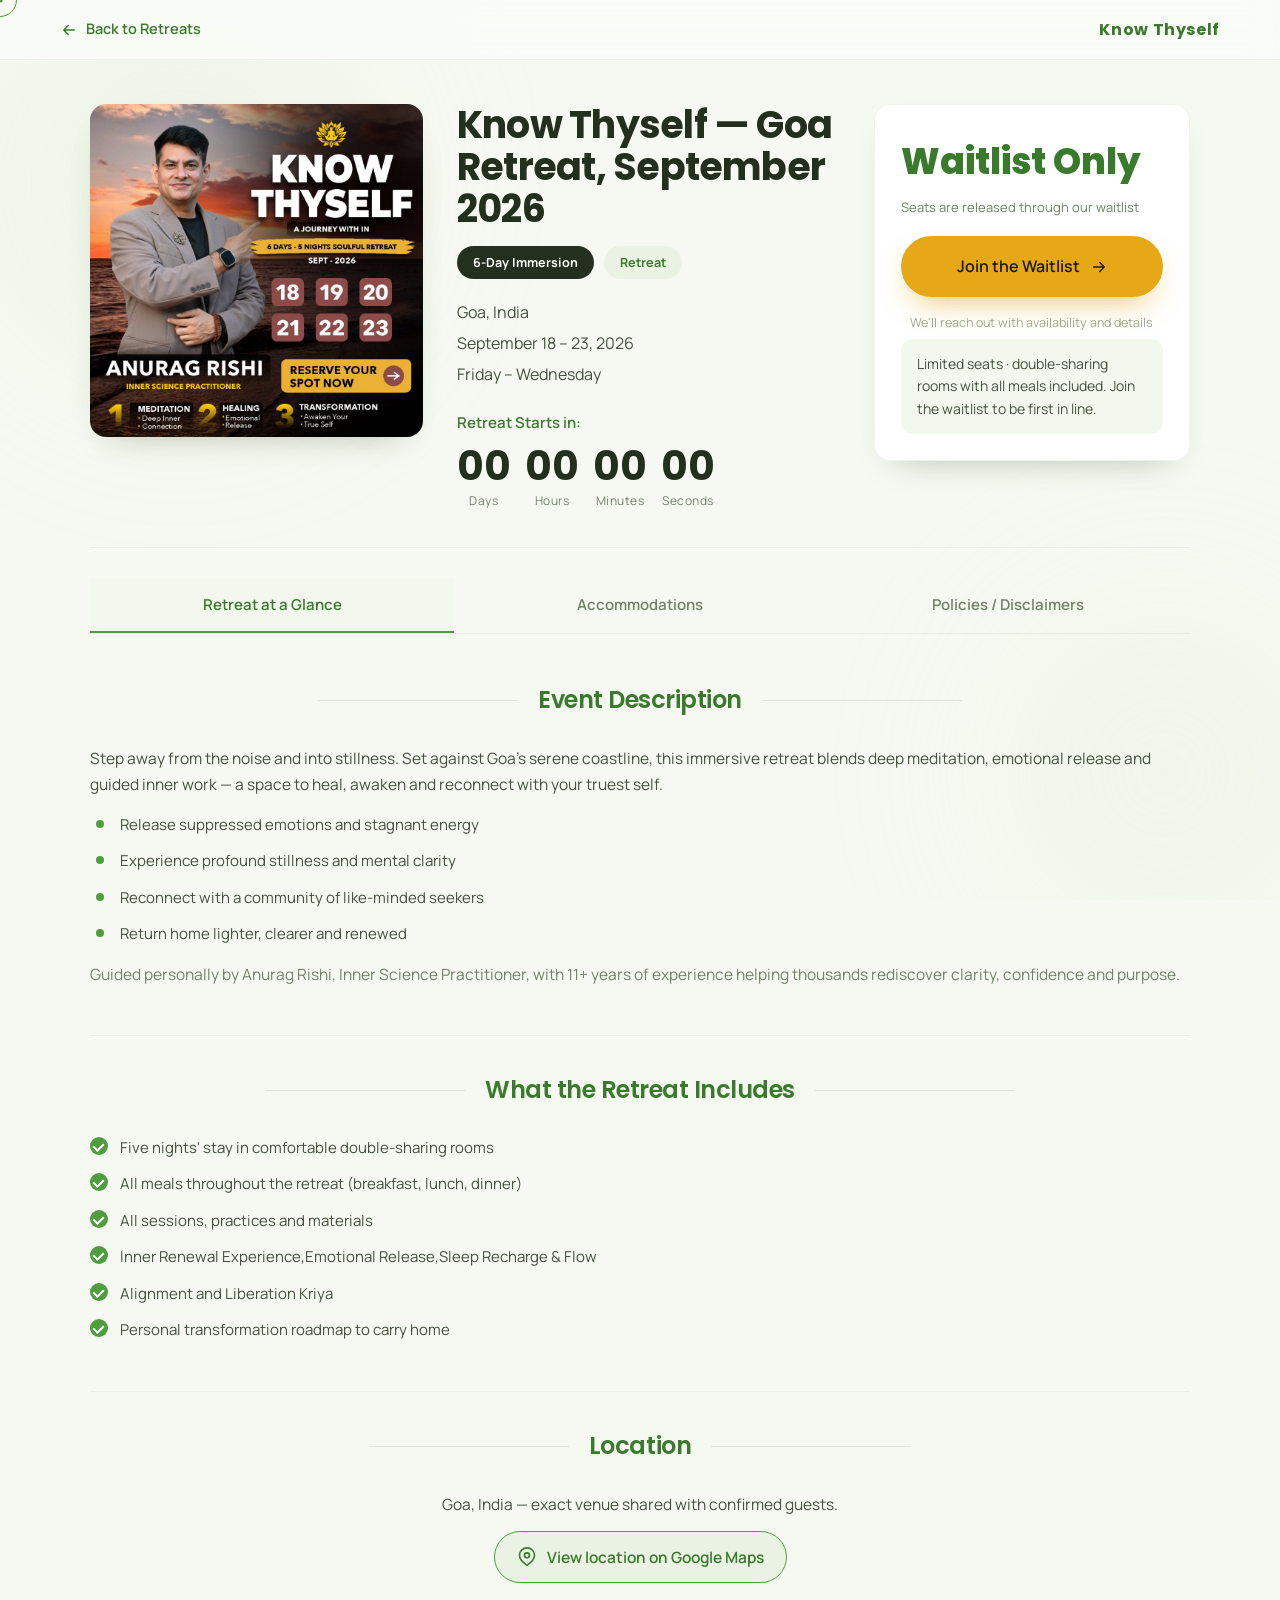
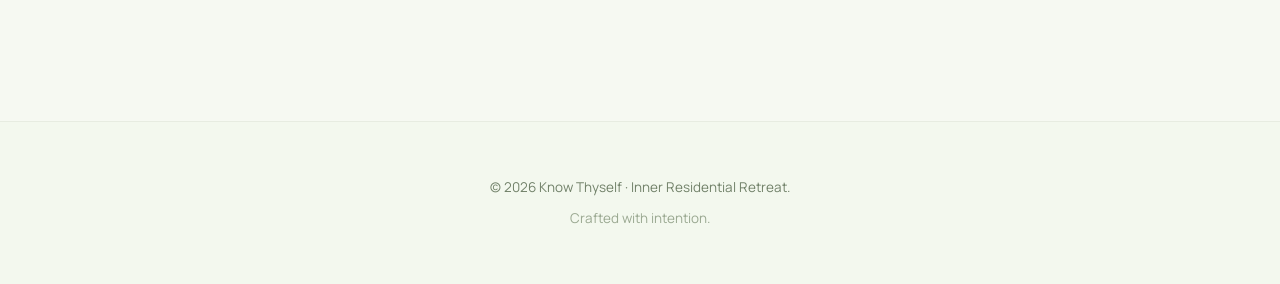
==== commit 3ea9f0a1: "Update retreat activities listed in event-goa.html" ====
--- a/event-goa.html
+++ b/event-goa.html
@@ -93,8 +93,8 @@
           <li>Five nights' stay in comfortable double-sharing rooms</li>
           <li>All meals throughout the retreat (breakfast, lunch, dinner)</li>
           <li>All sessions, practices and materials</li>
-          <li>Rhythmic Release Meditation, Catharsis, Yog Nidra &amp; Body Tapping</li>
-          <li>7 Chakra Balancing and Liberation Kriya</li>
+          <li>Inner Renewal Experience,Emotional Release,Sleep Recharge & Flow</li>
+          <li>Alignment and Liberation Kriya</li>
           <li>Personal transformation roadmap to carry home</li>
         </ul>
       </div>
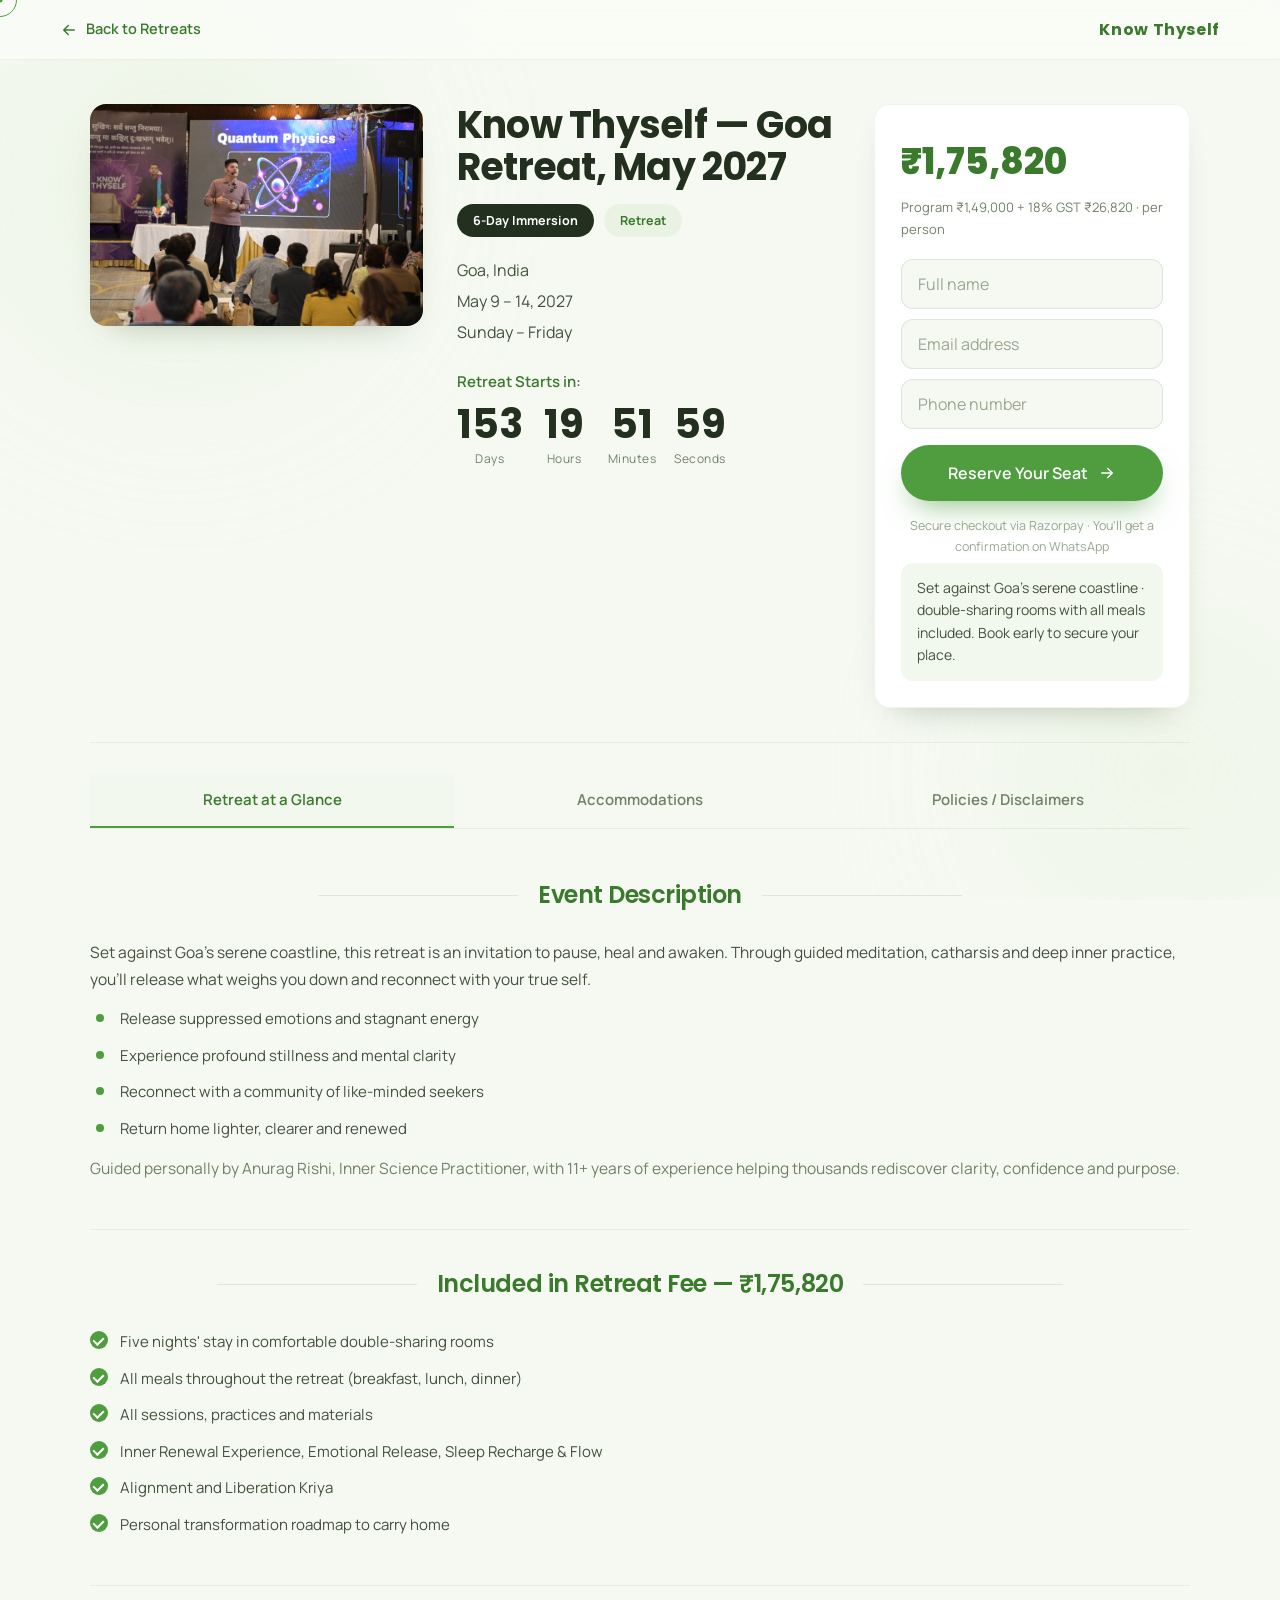
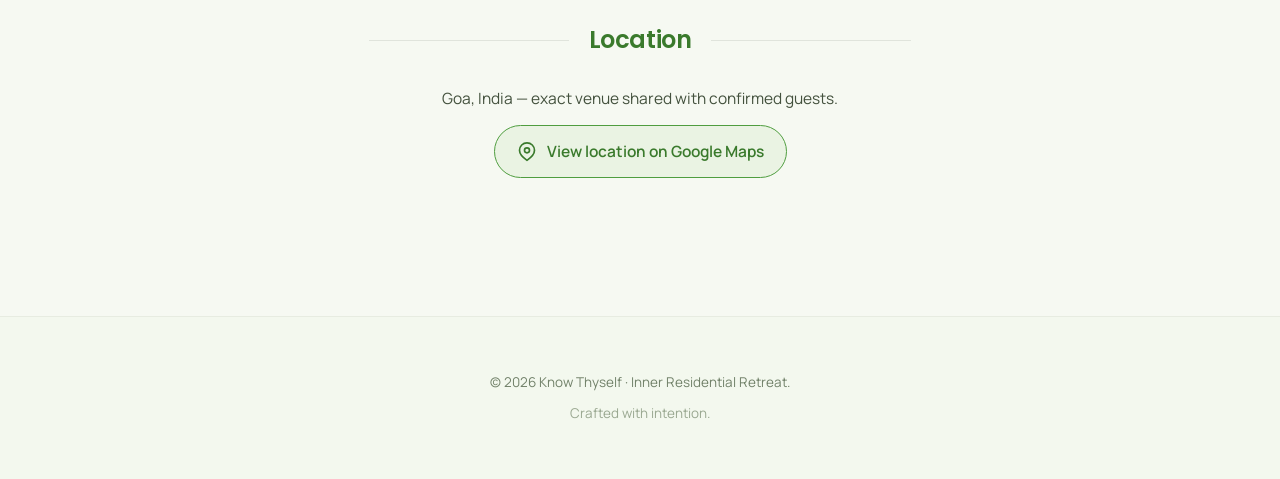
==== commit 7bddd6a0: "Move Lonavla to Jan 11-16 2027; add Goa (May 2027) paid event - Update Lonavla dates to 11-16 Januar" ====
--- a/event-goa.html
+++ b/event-goa.html
@@ -3,7 +3,7 @@
 <head>
   <meta charset="UTF-8" />
   <meta name="viewport" content="width=device-width, initial-scale=1.0" />
-  <meta name="description" content="Know Thyself · Goa — a 6-day, 5-night soulful residential retreat with Anurag Rishi. 18–23 September 2026." />
+  <meta name="description" content="Know Thyself · Goa — a 6-day, 5-night soulful residential retreat with Anurag Rishi. 9–14 May 2027." />
   <title>Know Thyself · Goa Retreat</title>
   <link rel="preconnect" href="https://fonts.googleapis.com" />
   <link rel="preconnect" href="https://fonts.gstatic.com" crossorigin />
@@ -27,22 +27,22 @@
     <!-- ===== HERO ===== -->
     <div class="evd2-hero">
       <div class="evd2-gallery">
-        <div class="evd2-main"><img src="goa-creative.jpg" alt="Know Thyself Goa Retreat" /></div>
+        <div class="evd2-main"><img src="memory%202.jpeg" alt="Know Thyself · Goa — 6-day soulful retreat with Anurag Rishi, 9–14 May 2027" /></div>
       </div>
 
       <div class="evd2-info">
-        <h1 class="evd2-title">Know Thyself — Goa Retreat, September 2026</h1>
+        <h1 class="evd2-title">Know Thyself — Goa Retreat, May 2027</h1>
         <div class="evd2-tags">
           <span class="evd2-tag dark">6-Day Immersion</span>
           <span class="evd2-tag light">Retreat</span>
         </div>
         <div class="evd2-meta">
           <p>Goa, India</p>
-          <p>September 18 – 23, 2026</p>
-          <p>Friday – Wednesday</p>
+          <p>May 9 – 14, 2027</p>
+          <p>Sunday – Friday</p>
         </div>
         <p class="cd-label">Retreat Starts in:</p>
-        <div class="countdown" data-date="2026-09-18T09:00:00+05:30">
+        <div class="countdown" data-date="2027-05-09T09:00:00+05:30">
           <div><span class="cd-num" data-u="d">00</span><label>Days</label></div>
           <div><span class="cd-num" data-u="h">00</span><label>Hours</label></div>
           <div><span class="cd-num" data-u="m">00</span><label>Minutes</label></div>
@@ -51,15 +51,19 @@
       </div>
 
       <aside class="evd2-aside">
-        <div class="evd2-price"><span class="now">Waitlist Only</span></div>
-        <p class="evd2-price-note">Seats are released through our waitlist</p>
-        <a href="https://docs.google.com/forms/d/e/1FAIpQLSf9XQRyOyVXUmY5ZAb2Cd5k3Jq0vViGxrZ30KuYzrhJ9zkqiw/viewform"
-           target="_blank" rel="noopener" class="btn evd-btn is-wait" data-magnetic>
-          <span>Join the Waitlist</span>
-          <svg viewBox="0 0 24 24" fill="none" stroke="currentColor" stroke-width="2" stroke-linecap="round" stroke-linejoin="round"><path d="M5 12h14M13 6l6 6-6 6"/></svg>
-        </a>
-        <p class="evd-note">We'll reach out with availability and details</p>
-        <p class="evd2-elig">Limited seats · double-sharing rooms with all meals included. Join the waitlist to be first in line.</p>
+        <div class="evd2-price"><span class="now">₹1,75,820</span></div>
+        <p class="evd2-price-note">Program ₹1,49,000 + 18% GST ₹26,820 · per person</p>
+        <div class="evd-form">
+          <input type="text"  id="guestName"  class="evd-input" placeholder="Full name" autocomplete="name" />
+          <input type="email" id="guestEmail" class="evd-input" placeholder="Email address" autocomplete="email" />
+          <input type="tel"   id="guestPhone" class="evd-input" placeholder="Phone number" autocomplete="tel" />
+        </div>
+        <button type="button" class="btn btn-primary evd-btn" id="reserveBtn" data-magnetic>
+          <span>Reserve Your Seat</span>
+          <svg viewBox="0 0 24 24"><path d="M5 12h14M13 6l6 6-6 6"/></svg>
+        </button>
+        <p class="evd-note">Secure checkout via Razorpay · You'll get a confirmation on WhatsApp</p>
+        <p class="evd2-elig">Set against Goa's serene coastline · double-sharing rooms with all meals included. Book early to secure your place.</p>
       </aside>
     </div>
 
@@ -74,9 +78,9 @@
     <div class="evd2-panel is-active" id="tab-glance">
       <div class="evd2-sec">
         <h2>Event Description</h2>
-        <p>Step away from the noise and into stillness. Set against Goa's serene coastline, this
-          immersive retreat blends deep meditation, emotional release and guided inner work — a
-          space to heal, awaken and reconnect with your truest self.</p>
+        <p>Set against Goa's serene coastline, this retreat is an invitation
+          to pause, heal and awaken. Through guided meditation, catharsis and deep inner practice,
+          you'll release what weighs you down and reconnect with your true self.</p>
         <ul class="evd2-list">
           <li>Release suppressed emotions and stagnant energy</li>
           <li>Experience profound stillness and mental clarity</li>
@@ -88,12 +92,12 @@
       </div>
 
       <div class="evd2-sec">
-        <h2>What the Retreat Includes</h2>
+        <h2>Included in Retreat Fee — ₹1,75,820</h2>
         <ul class="evd2-list check">
           <li>Five nights' stay in comfortable double-sharing rooms</li>
           <li>All meals throughout the retreat (breakfast, lunch, dinner)</li>
           <li>All sessions, practices and materials</li>
-          <li>Inner Renewal Experience,Emotional Release,Sleep Recharge & Flow</li>
+          <li>Inner Renewal Experience, Emotional Release, Sleep Recharge &amp; Flow</li>
           <li>Alignment and Liberation Kriya</li>
           <li>Personal transformation roadmap to carry home</li>
         </ul>
@@ -103,7 +107,7 @@
         <h2>Location</h2>
         <p style="text-align:center">Goa, India — exact venue shared with confirmed guests.</p>
         <p style="text-align:center;margin-top:14px">
-          <a href="https://maps.app.goo.gl/HBdeurHvseSs3PMZ7" target="_blank" rel="noopener" class="evd-map">
+          <a href="https://www.google.com/maps/search/Goa" target="_blank" rel="noopener" class="evd-map">
             <svg viewBox="0 0 24 24" fill="none" stroke="currentColor" stroke-width="2" stroke-linecap="round" stroke-linejoin="round"><path d="M21 10c0 6-9 12-9 12s-9-6-9-12a9 9 0 0118 0z"/><circle cx="12" cy="10" r="3"/></svg>
             View location on Google Maps
           </a>
@@ -116,7 +120,7 @@
       <div class="evd2-sec">
         <h2>Accommodations</h2>
         <p>Guests are hosted in comfortable, well-appointed <b>double-sharing rooms</b> at a serene
-          property close to nature — a restful base for your inner work.</p>
+          beachside property close to nature — a restful base for your inner work.</p>
         <ul class="evd2-list check">
           <li>Double-sharing rooms with attached bathrooms</li>
           <li>Clean linens, hot water and daily housekeeping</li>
@@ -124,7 +128,7 @@
           <li>All meals served on-site, buffet style</li>
         </ul>
         <p class="muted">Prefer a private room? Limited single-occupancy upgrades may be available on
-          request for an additional charge — mention it when you join the waitlist.</p>
+          request for an additional charge — mention it when you register.</p>
       </div>
     </div>
 
@@ -133,13 +137,13 @@
       <div class="evd2-sec">
         <h2>Policies &amp; Disclaimers</h2>
         <ul class="evd2-list">
-          <li>Seats for this retreat are released in order of the waitlist.</li>
-          <li>The retreat fee covers stay, meals and all sessions; travel is not included.</li>
-          <li>Places are confirmed on receipt of payment once a seat is offered.</li>
+          <li>The retreat fee of ₹1,75,820 is inclusive of 18% GST and covers stay, meals and all sessions.</li>
+          <li>Travel to and from the venue is not included.</li>
+          <li>Seats are confirmed on receipt of full payment; places are limited.</li>
           <li>This is an inner-work retreat and not a substitute for medical or psychological treatment.</li>
-          <li>For cancellations, transfers or special requests, please contact our team.</li>
-        </ul>
-        <p style="text-align:center;margin-top:10px"><a href="tel:7373738338" class="evd-map"><svg viewBox="0 0 24 24"><path d="M6.6 10.8a15.5 15.5 0 006.6 6.6l2.2-2.2a1 1 0 011-.24 11.4 11.4 0 003.6.6 1 1 0 011 1V20a1 1 0 01-1 1A17 17 0 013 4a1 1 0 011-1h3.5a1 1 0 011 1 11.4 11.4 0 00.6 3.6 1 1 0 01-.24 1z" fill="currentColor"/></svg> Call us: 73737 38338</a></p>
+          <li>For questions or special requests, please contact our team.</li>
+        </ul>
+        <p style="text-align:center;margin-top:10px"><a href="tel:7373738391" class="evd-map"><svg viewBox="0 0 24 24"><path d="M6.6 10.8a15.5 15.5 0 006.6 6.6l2.2-2.2a1 1 0 011-.24 11.4 11.4 0 003.6.6 1 1 0 011 1V20a1 1 0 01-1 1A17 17 0 013 4a1 1 0 011-1h3.5a1 1 0 011 1 11.4 11.4 0 00.6 3.6 1 1 0 01-.24 1z" fill="currentColor"/></svg> Call us: 73737 38391</a></p>
       </div>
     </div>
   </div>
@@ -149,11 +153,11 @@
     <p class="footer-sub">Crafted with intention.</p>
   </footer>
 
+  <script src="https://checkout.razorpay.com/v1/checkout.js"></script>
   <script>
     (function () {
       var y = document.getElementById('year'); if (y) y.textContent = new Date().getFullYear();
 
-      /* ---- Gallery ---- */
       var main = document.getElementById('galMain');
       document.querySelectorAll('.evd2-thumbs button').forEach(function (b) {
         b.addEventListener('click', function () {
@@ -163,7 +167,6 @@
         });
       });
 
-      /* ---- Tabs ---- */
       document.querySelectorAll('.evd2-tab').forEach(function (t) {
         t.addEventListener('click', function () {
           document.querySelectorAll('.evd2-tab').forEach(function (x) { x.classList.remove('is-active'); });
@@ -174,14 +177,10 @@
         });
       });
 
-      /* ---- Countdown ---- */
       var cd = document.querySelector('.countdown');
       if (cd) {
         var target = new Date(cd.dataset.date).getTime();
-        var el = {
-          d: cd.querySelector('[data-u=d]'), h: cd.querySelector('[data-u=h]'),
-          m: cd.querySelector('[data-u=m]'), s: cd.querySelector('[data-u=s]')
-        };
+        var el = { d: cd.querySelector('[data-u=d]'), h: cd.querySelector('[data-u=h]'), m: cd.querySelector('[data-u=m]'), s: cd.querySelector('[data-u=s]') };
         var pad = function (n) { return String(n).padStart(2, '0'); };
         function tick() {
           var diff = target - Date.now(); if (diff < 0) diff = 0;
@@ -193,6 +192,97 @@
         tick(); setInterval(tick, 1000);
       }
 
+      /* ---- Razorpay reserve (same setup as Mussoorie) ---- */
+      // Key ID is public by design; the Key Secret lives only in the n8n credential.
+      var RAZORPAY_KEY  = 'rzp_live_TMQEp7ZTrkukW4';
+      var EVENT_KEY     = 'mussoorie';                 // reuse Mussoorie's price/config in n8n
+      var EVENT_NAME    = 'Know Thyself · Goa';
+      var EVENT_DATES   = '9 – 14 May 2027';
+      // n8n: Create Order workflow — returns a signed Razorpay order_id and the amount.
+      var ORDER_URL     = 'https://n8n.srv965659.hstgr.cloud/webhook/create-order';
+      // n8n: Booking workflow — receives the outcome (Booking Webhook node).
+      var WEBHOOK_URL   = 'https://n8n.srv965659.hstgr.cloud/webhook/d1cda85e-1973-4fba-8095-3e1712837cff';
+
+      function notifyBookingHook(payload) {
+        if (!WEBHOOK_URL || WEBHOOK_URL.indexOf('REPLACE_WITH') !== -1) return;
+        var body = JSON.stringify(payload);
+        try { if (navigator.sendBeacon) { navigator.sendBeacon(WEBHOOK_URL, new Blob([body], { type: 'text/plain;charset=UTF-8' })); return; } } catch (e) {}
+        try { fetch(WEBHOOK_URL, { method: 'POST', mode: 'no-cors', headers: { 'Content-Type': 'text/plain;charset=utf-8' }, body: body, keepalive: true }).catch(function () {}); } catch (e) {}
+      }
+      function val(id) { var el = document.getElementById(id); return el ? el.value.trim() : ''; }
+      function inr(paise) { return '₹' + Number(paise / 100).toLocaleString('en-IN'); }
+
+      // text/plain keeps this a "simple" CORS request, so no preflight is needed.
+      function createOrder(guest) {
+        return fetch(ORDER_URL, {
+          method: 'POST',
+          headers: { 'Content-Type': 'text/plain;charset=utf-8' },
+          body: JSON.stringify({ event: EVENT_KEY, name: guest.name, email: guest.email, phone: guest.phone })
+        }).then(function (r) { return r.json(); });
+      }
+
+      var btn = document.getElementById('reserveBtn');
+      if (btn) {
+        btn.addEventListener('click', function () {
+          var guest = { name: val('guestName'), email: val('guestEmail'), phone: val('guestPhone') };
+          if (!guest.name || !guest.email || !guest.phone) { alert('Please enter your name, email and phone to reserve your seat.'); return; }
+          if (typeof Razorpay === 'undefined') { alert('Payment could not load. Please check your connection and try again.'); return; }
+
+          btn.disabled = true;
+          createOrder(guest).then(function (order) {
+            if (!order || !order.ok || !order.order_id) {
+              throw new Error((order && order.error) || 'could not start checkout');
+            }
+
+            var base = {
+              name: guest.name, email: guest.email, phone: guest.phone,
+              event_name: EVENT_NAME, event_dates: EVENT_DATES,
+              amount: order.amount / 100, amount_display: inr(order.amount)
+            };
+
+            var options = {
+              key: RAZORPAY_KEY,
+              order_id: order.order_id,          // amount and currency come from the order
+              name: 'Know Thyself · Goa',
+              description: 'Goa Retreat · ' + EVENT_DATES + ' — Seat Reservation',
+              theme: { color: '#4f9d3f' },
+              prefill: { name: guest.name, email: guest.email, contact: guest.phone },
+              notes: { event: 'Goa', dates: EVENT_DATES },
+              handler: function (response) {
+                notifyBookingHook(Object.assign({
+                  status: 'booked',
+                  payment_id: response.razorpay_payment_id,
+                  order_id: response.razorpay_order_id,
+                  signature: response.razorpay_signature
+                }, base));
+                window.location.href = 'success.html?pid=' + encodeURIComponent(response.razorpay_payment_id) +
+                  '&amt=' + (order.amount / 100) + '&event=' + encodeURIComponent(EVENT_NAME);
+              },
+              modal: { ondismiss: function () { btn.disabled = false; } }
+            };
+
+            var rzp = new Razorpay(options);
+            rzp.on('payment.failed', function (r) {
+              try { console.error('Razorpay payment.failed:', JSON.stringify(r.error, null, 2)); } catch (e) { console.error(r); }
+              var reason = (r.error && r.error.description) ? r.error.description : 'please try again.';
+              if (r.error && r.error.reason && r.error.reason !== 'NA') reason += ' [' + r.error.reason + ']';
+              notifyBookingHook(Object.assign({
+                status: 'failed', reason: reason,
+                payment_id: (r.error && r.error.metadata && r.error.metadata.payment_id) || '',
+                order_id: order.order_id
+              }, base));
+              alert('Payment failed: ' + reason);
+              btn.disabled = false;
+            });
+            rzp.open();
+            setTimeout(function () { btn.disabled = false; }, 1500);
+          }).catch(function (e) {
+            console.error('create-order failed:', e);
+            btn.disabled = false;
+            alert('Unable to start checkout right now. Please try again in a moment.');
+          });
+        });
+      }
     })();
   </script>
   <script src="script.js"></script>
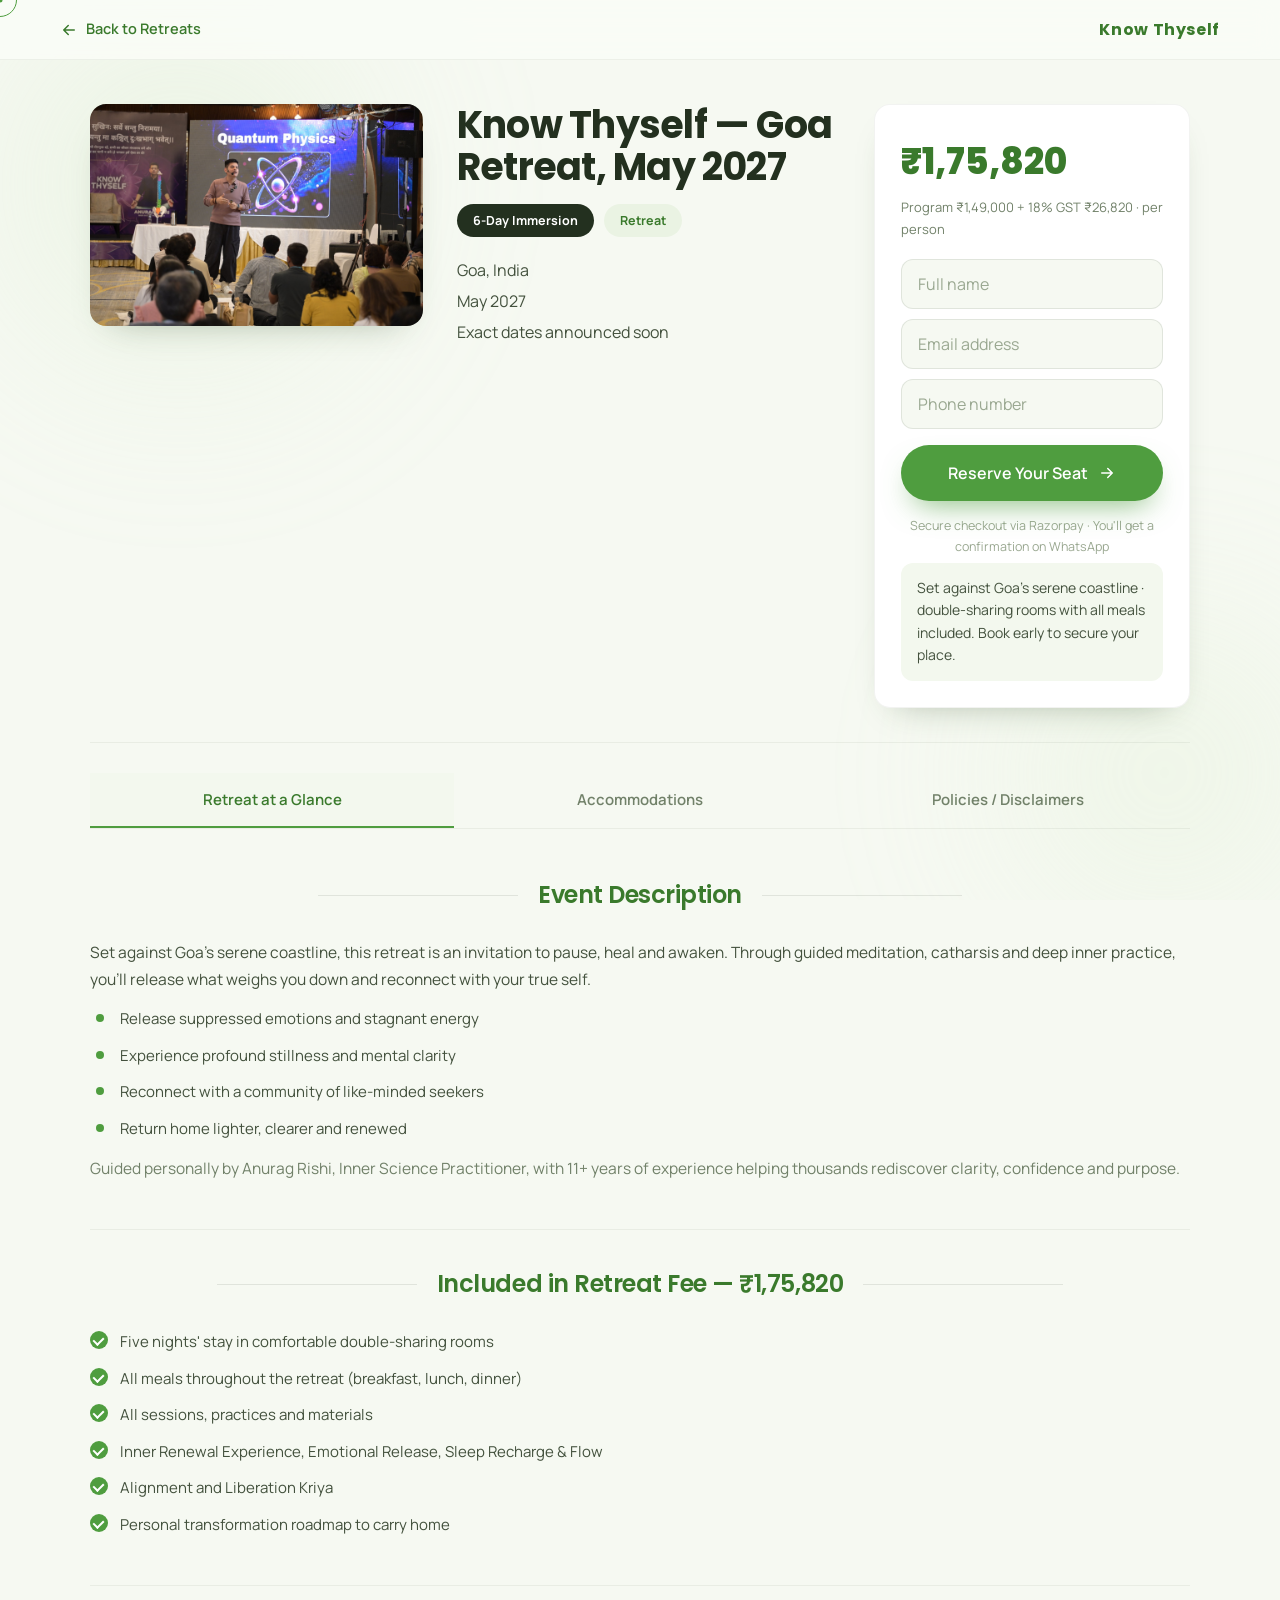
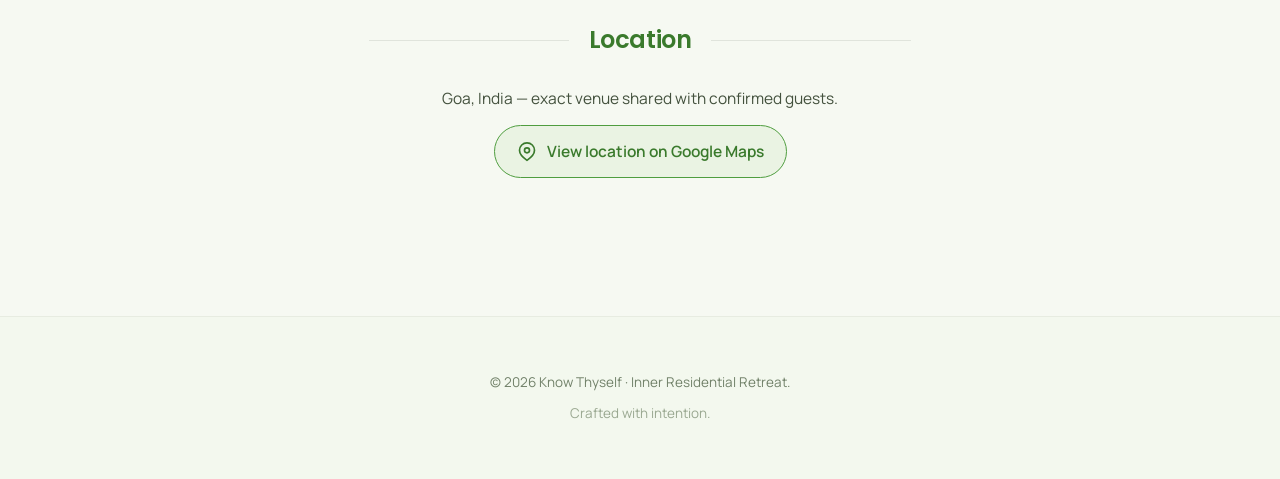
==== commit d9ade742: "Goa event: show only May (no specific dates) Home card shows May 2027 with 'Dates announced soon'; d" ====
--- a/event-goa.html
+++ b/event-goa.html
@@ -3,7 +3,7 @@
 <head>
   <meta charset="UTF-8" />
   <meta name="viewport" content="width=device-width, initial-scale=1.0" />
-  <meta name="description" content="Know Thyself · Goa — a 6-day, 5-night soulful residential retreat with Anurag Rishi. 9–14 May 2027." />
+  <meta name="description" content="Know Thyself · Goa — a 6-day, 5-night soulful residential retreat with Anurag Rishi. May 2027." />
   <title>Know Thyself · Goa Retreat</title>
   <link rel="preconnect" href="https://fonts.googleapis.com" />
   <link rel="preconnect" href="https://fonts.gstatic.com" crossorigin />
@@ -27,7 +27,7 @@
     <!-- ===== HERO ===== -->
     <div class="evd2-hero">
       <div class="evd2-gallery">
-        <div class="evd2-main"><img src="memory%202.jpeg" alt="Know Thyself · Goa — 6-day soulful retreat with Anurag Rishi, 9–14 May 2027" /></div>
+        <div class="evd2-main"><img src="memory%202.jpeg" alt="Know Thyself · Goa — 6-day soulful retreat with Anurag Rishi, May 2027" /></div>
       </div>
 
       <div class="evd2-info">
@@ -38,15 +38,8 @@
         </div>
         <div class="evd2-meta">
           <p>Goa, India</p>
-          <p>May 9 – 14, 2027</p>
-          <p>Sunday – Friday</p>
-        </div>
-        <p class="cd-label">Retreat Starts in:</p>
-        <div class="countdown" data-date="2027-05-09T09:00:00+05:30">
-          <div><span class="cd-num" data-u="d">00</span><label>Days</label></div>
-          <div><span class="cd-num" data-u="h">00</span><label>Hours</label></div>
-          <div><span class="cd-num" data-u="m">00</span><label>Minutes</label></div>
-          <div><span class="cd-num" data-u="s">00</span><label>Seconds</label></div>
+          <p>May 2027</p>
+          <p>Exact dates announced soon</p>
         </div>
       </div>
 
@@ -197,7 +190,7 @@
       var RAZORPAY_KEY  = 'rzp_live_TMQEp7ZTrkukW4';
       var EVENT_KEY     = 'mussoorie';                 // reuse Mussoorie's price/config in n8n
       var EVENT_NAME    = 'Know Thyself · Goa';
-      var EVENT_DATES   = '9 – 14 May 2027';
+      var EVENT_DATES   = 'May 2027';
       // n8n: Create Order workflow — returns a signed Razorpay order_id and the amount.
       var ORDER_URL     = 'https://n8n.srv965659.hstgr.cloud/webhook/create-order';
       // n8n: Booking workflow — receives the outcome (Booking Webhook node).
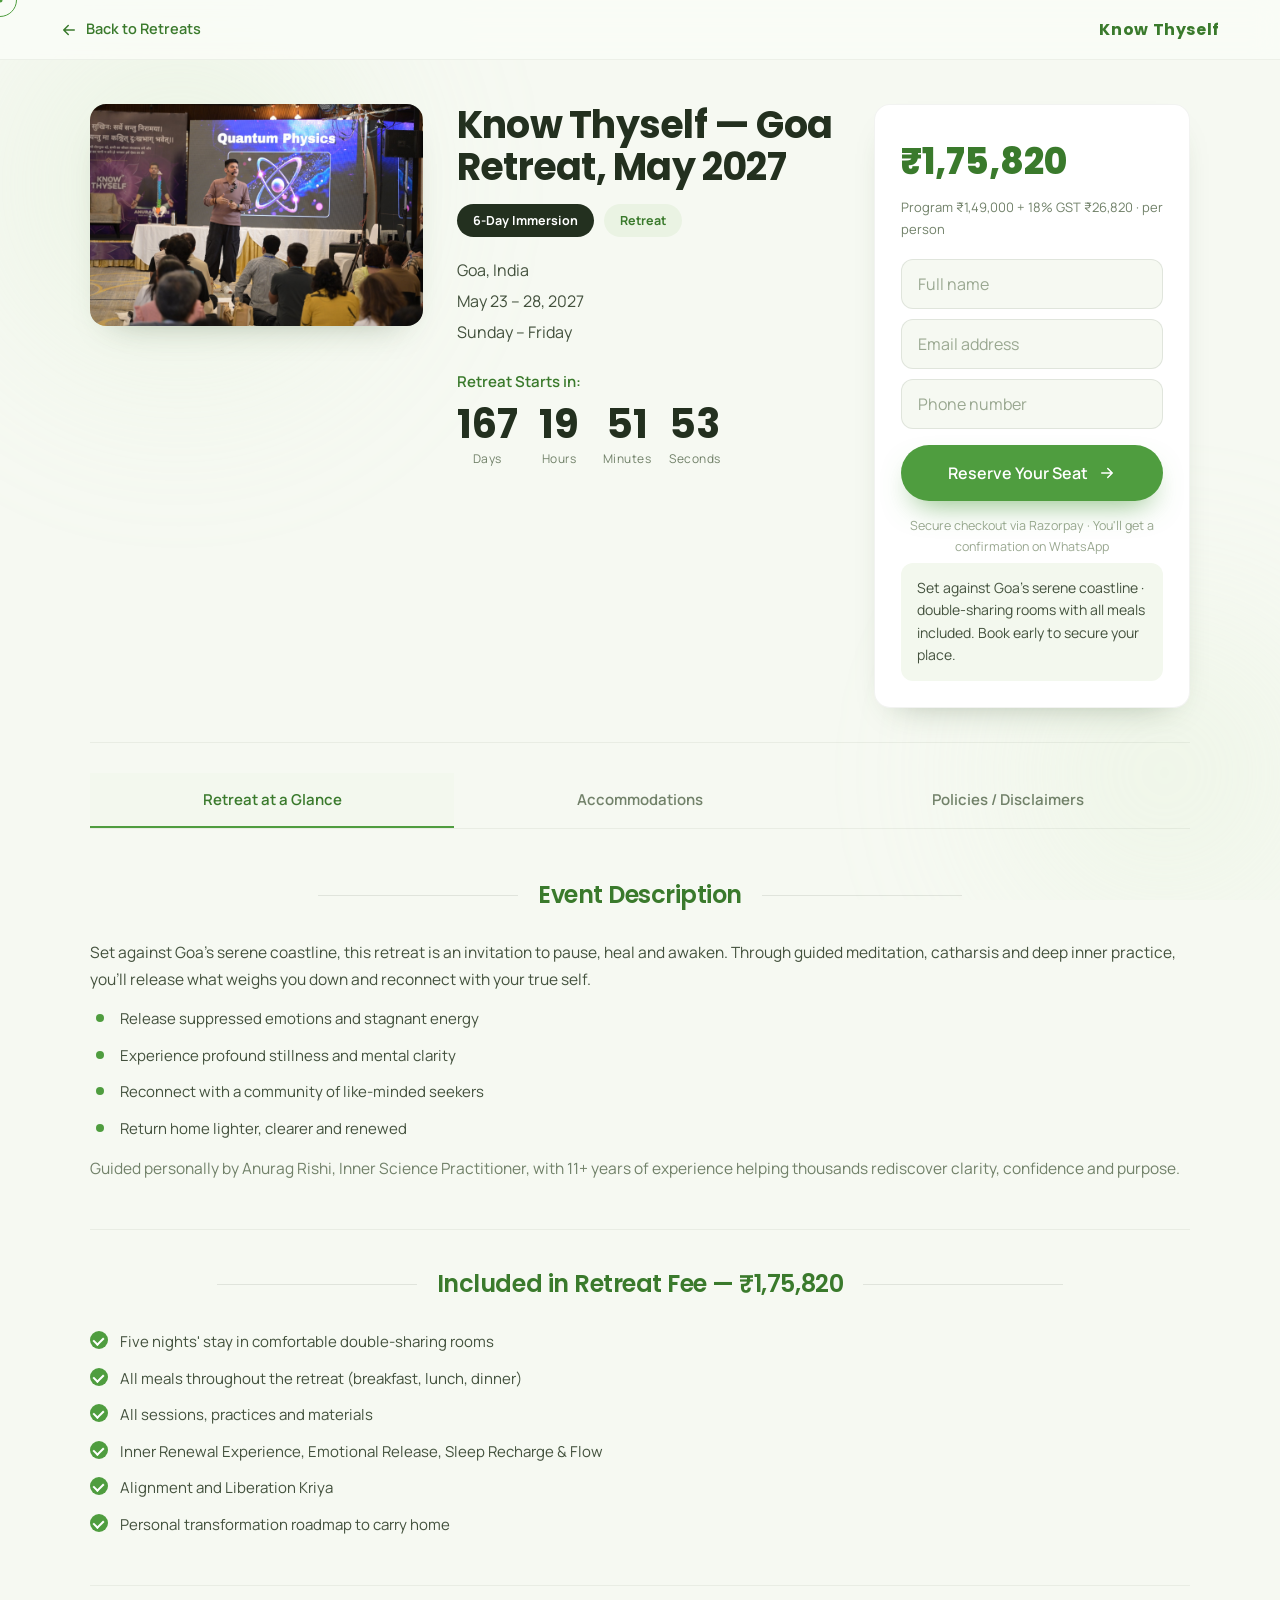
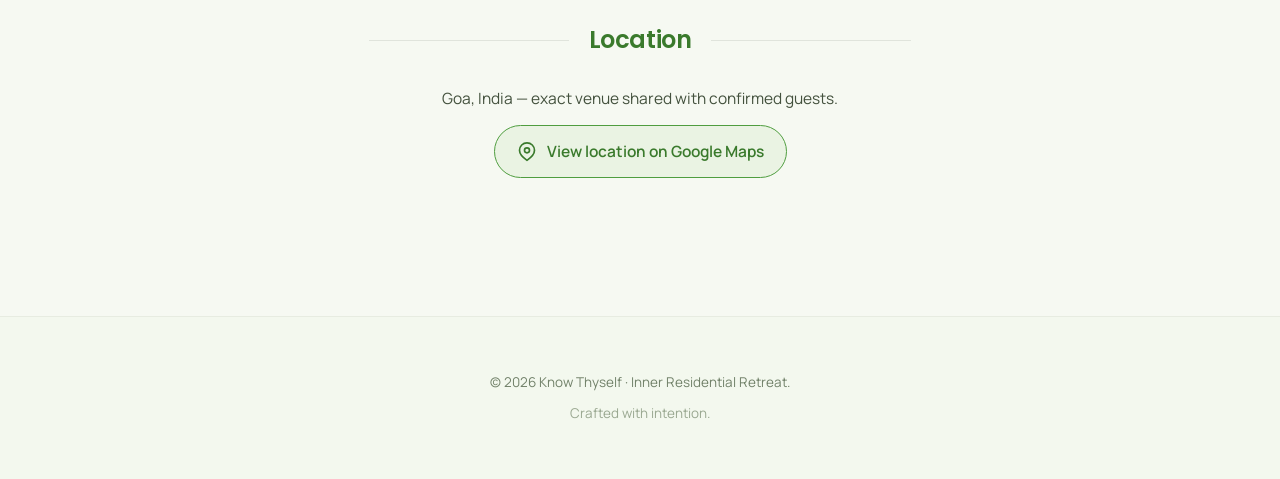
==== commit 959e1c71: "Set Goa dates (23-28 May 2027); make Mussoorie and Lonavla waitlist-only - Goa: add 23-28 May 2027 d" ====
--- a/event-goa.html
+++ b/event-goa.html
@@ -3,7 +3,7 @@
 <head>
   <meta charset="UTF-8" />
   <meta name="viewport" content="width=device-width, initial-scale=1.0" />
-  <meta name="description" content="Know Thyself · Goa — a 6-day, 5-night soulful residential retreat with Anurag Rishi. May 2027." />
+  <meta name="description" content="Know Thyself · Goa — a 6-day, 5-night soulful residential retreat with Anurag Rishi. 23–28 May 2027." />
   <title>Know Thyself · Goa Retreat</title>
   <link rel="preconnect" href="https://fonts.googleapis.com" />
   <link rel="preconnect" href="https://fonts.gstatic.com" crossorigin />
@@ -27,7 +27,7 @@
     <!-- ===== HERO ===== -->
     <div class="evd2-hero">
       <div class="evd2-gallery">
-        <div class="evd2-main"><img src="memory%202.jpeg" alt="Know Thyself · Goa — 6-day soulful retreat with Anurag Rishi, May 2027" /></div>
+        <div class="evd2-main"><img src="memory%202.jpeg" alt="Know Thyself · Goa — 6-day soulful retreat with Anurag Rishi, 23–28 May 2027" /></div>
       </div>
 
       <div class="evd2-info">
@@ -38,8 +38,15 @@
         </div>
         <div class="evd2-meta">
           <p>Goa, India</p>
-          <p>May 2027</p>
-          <p>Exact dates announced soon</p>
+          <p>May 23 – 28, 2027</p>
+          <p>Sunday – Friday</p>
+        </div>
+        <p class="cd-label">Retreat Starts in:</p>
+        <div class="countdown" data-date="2027-05-23T09:00:00+05:30">
+          <div><span class="cd-num" data-u="d">00</span><label>Days</label></div>
+          <div><span class="cd-num" data-u="h">00</span><label>Hours</label></div>
+          <div><span class="cd-num" data-u="m">00</span><label>Minutes</label></div>
+          <div><span class="cd-num" data-u="s">00</span><label>Seconds</label></div>
         </div>
       </div>
 
@@ -190,7 +197,7 @@
       var RAZORPAY_KEY  = 'rzp_live_TMQEp7ZTrkukW4';
       var EVENT_KEY     = 'mussoorie';                 // reuse Mussoorie's price/config in n8n
       var EVENT_NAME    = 'Know Thyself · Goa';
-      var EVENT_DATES   = 'May 2027';
+      var EVENT_DATES   = '23 – 28 May 2027';
       // n8n: Create Order workflow — returns a signed Razorpay order_id and the amount.
       var ORDER_URL     = 'https://n8n.srv965659.hstgr.cloud/webhook/create-order';
       // n8n: Booking workflow — receives the outcome (Booking Webhook node).
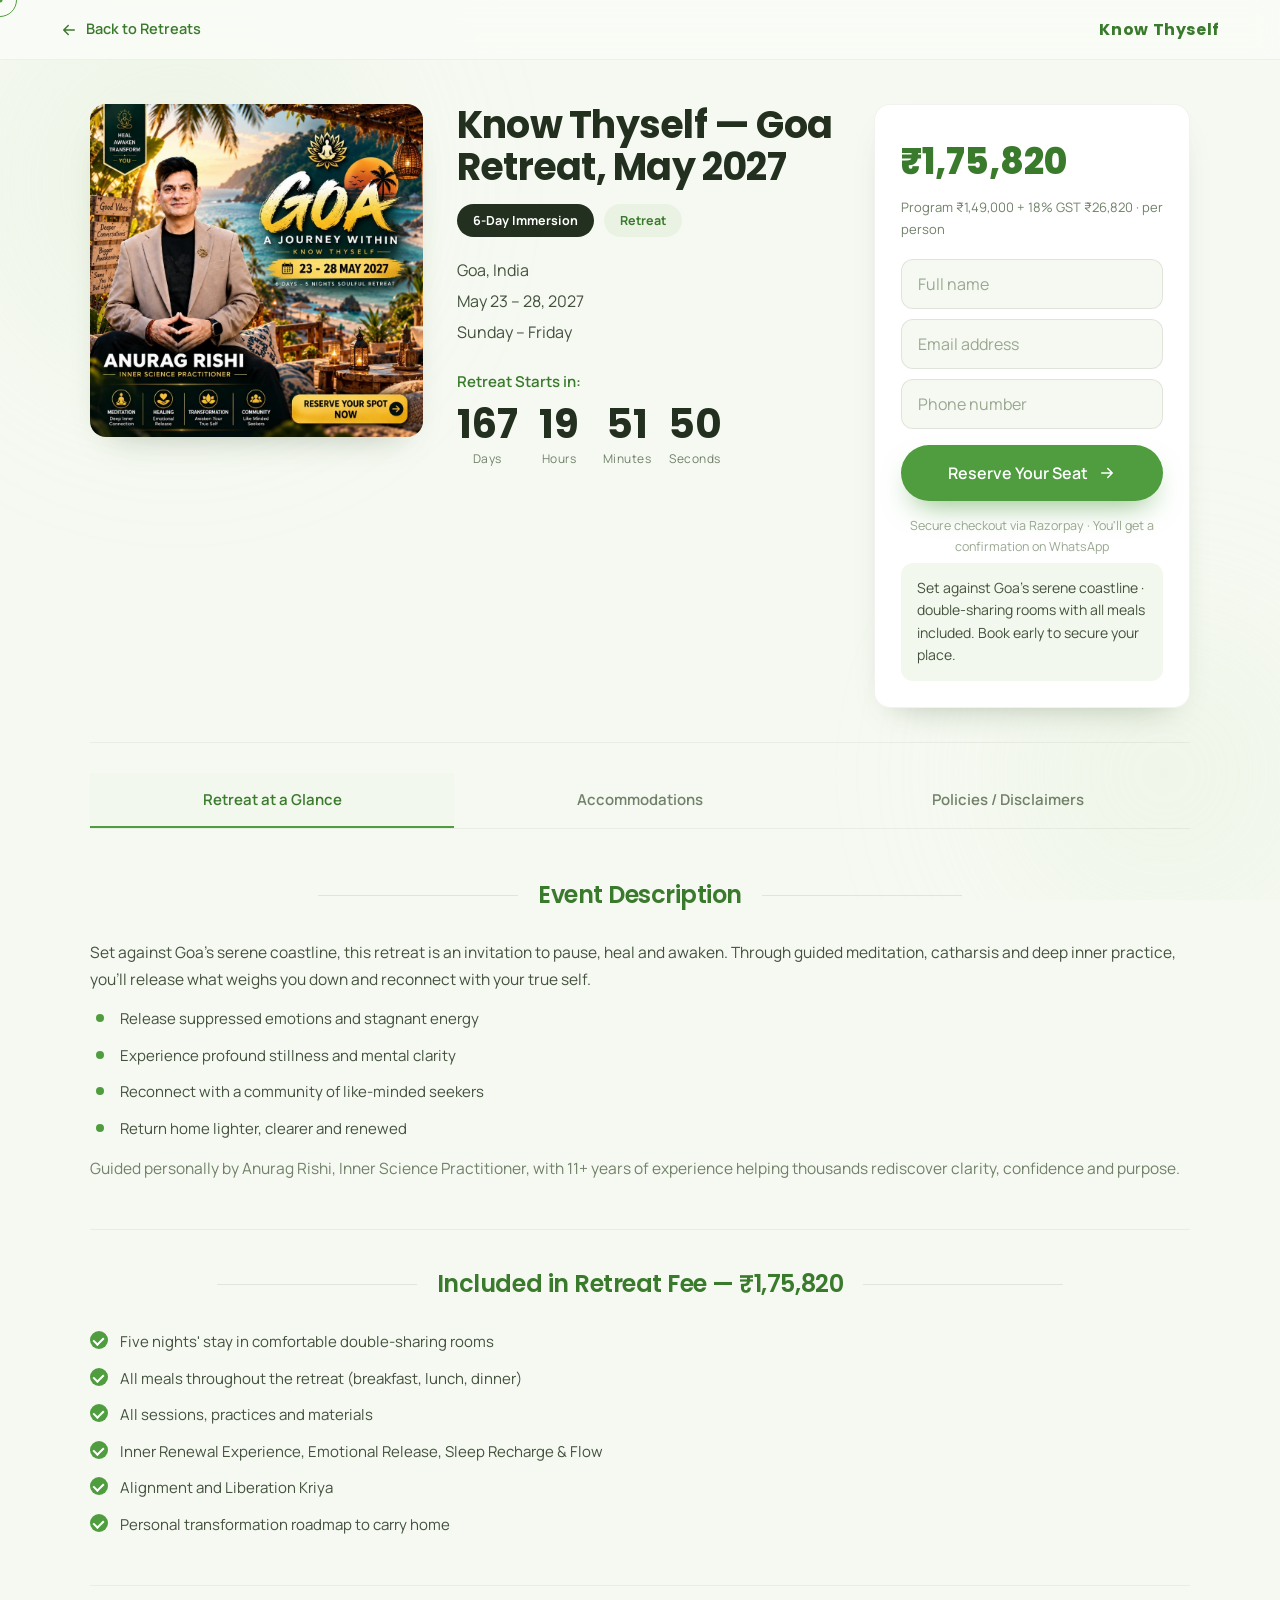
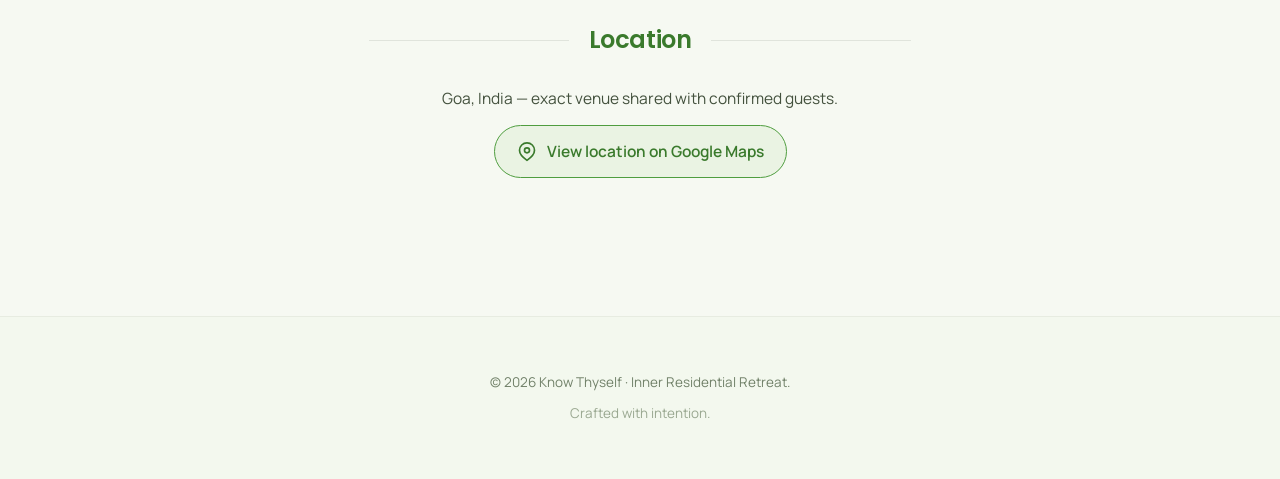
==== commit c53139a4: "Update Goa event image with new 23-28 May 2027 creative Compress the uploaded 1254x1254 creative to " ====
--- a/event-goa.html
+++ b/event-goa.html
@@ -27,7 +27,7 @@
     <!-- ===== HERO ===== -->
     <div class="evd2-hero">
       <div class="evd2-gallery">
-        <div class="evd2-main"><img src="memory%202.jpeg" alt="Know Thyself · Goa — 6-day soulful retreat with Anurag Rishi, 23–28 May 2027" /></div>
+        <div class="evd2-main"><img src="goa-creative.jpg" alt="Know Thyself · Goa — 6-day soulful retreat with Anurag Rishi, 23–28 May 2027" /></div>
       </div>
 
       <div class="evd2-info">
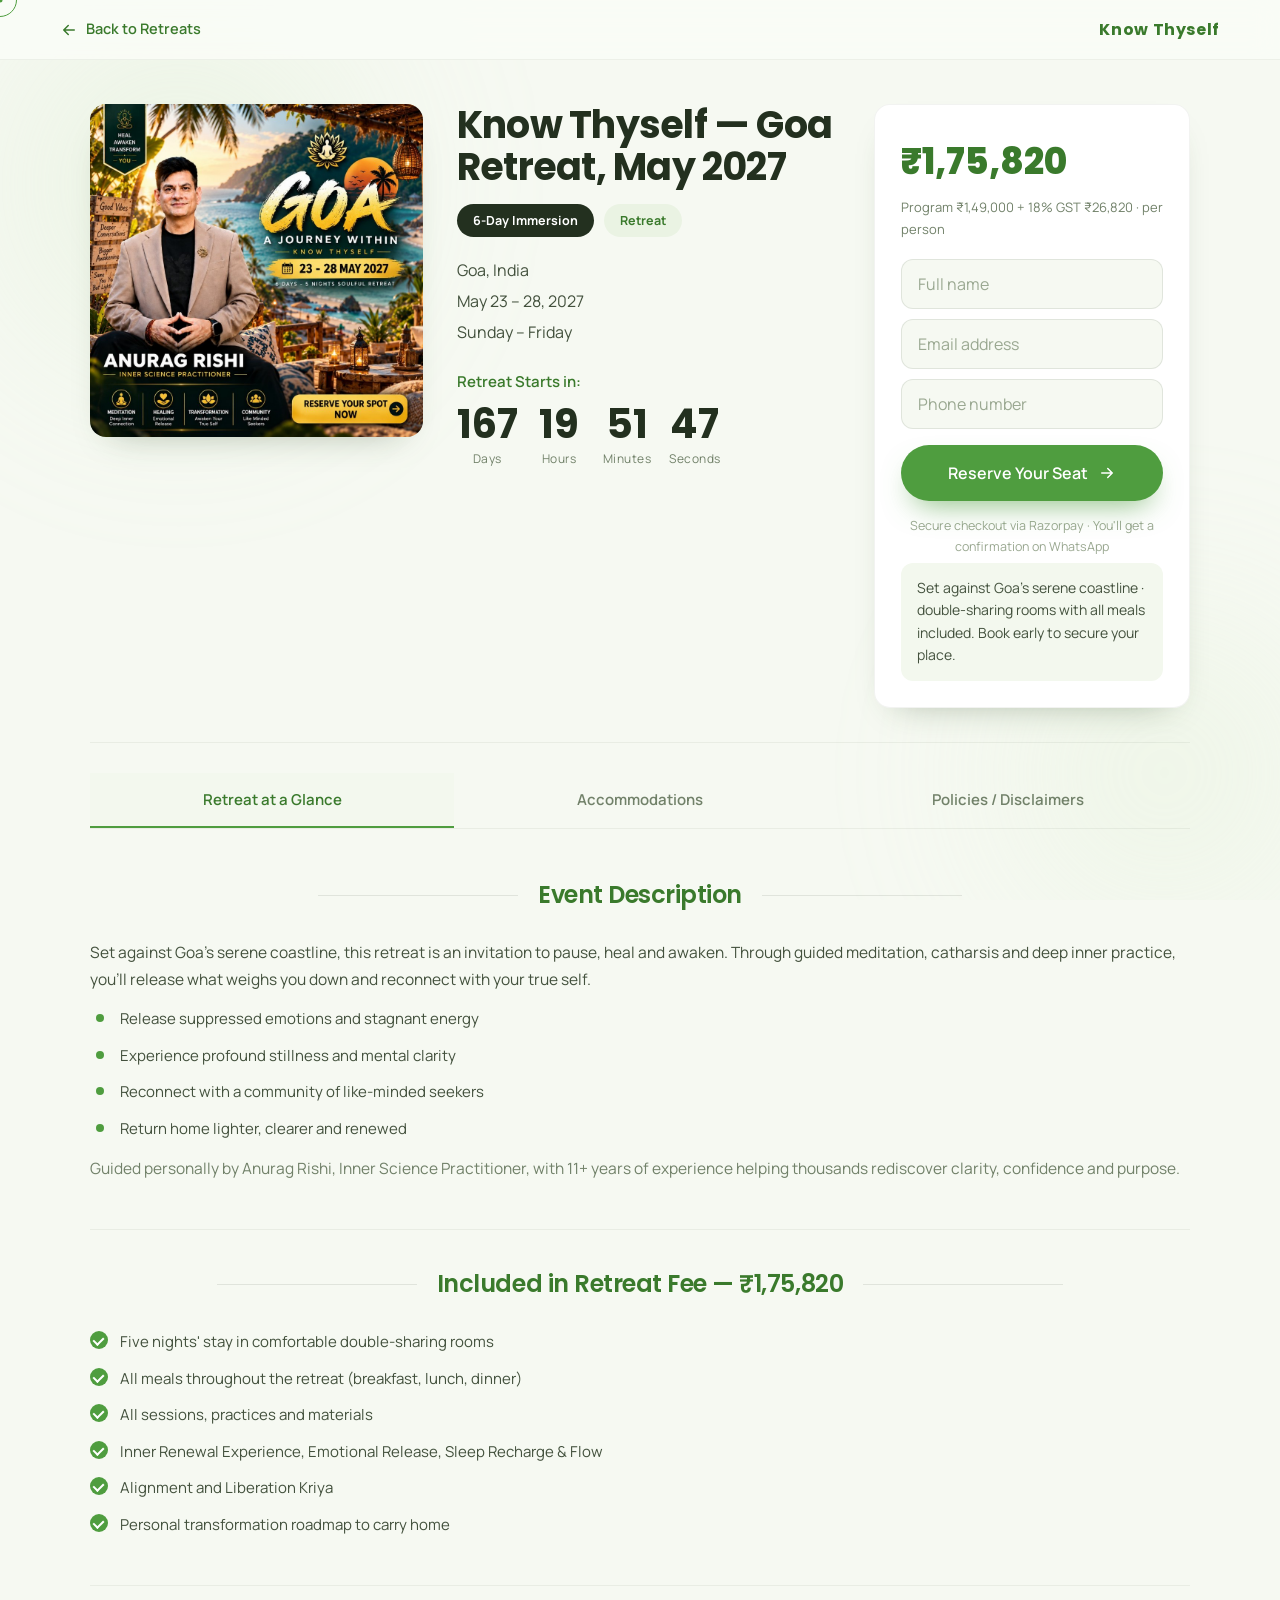
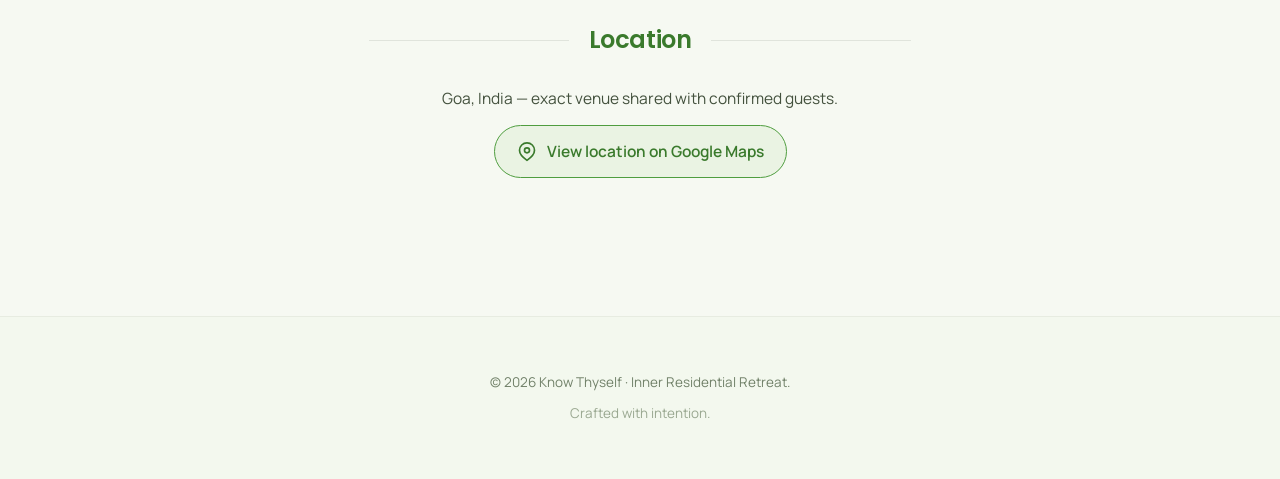
==== commit bc5df69c: "Point Goa location link to the exact venue map pin Co-Authored-By: Claude Opus 4.8 <noreply@anthropi" ====
--- a/event-goa.html
+++ b/event-goa.html
@@ -107,7 +107,7 @@
         <h2>Location</h2>
         <p style="text-align:center">Goa, India — exact venue shared with confirmed guests.</p>
         <p style="text-align:center;margin-top:14px">
-          <a href="https://www.google.com/maps/search/Goa" target="_blank" rel="noopener" class="evd-map">
+          <a href="https://maps.app.goo.gl/wTbnxyRDasFLHtLRA" target="_blank" rel="noopener" class="evd-map">
             <svg viewBox="0 0 24 24" fill="none" stroke="currentColor" stroke-width="2" stroke-linecap="round" stroke-linejoin="round"><path d="M21 10c0 6-9 12-9 12s-9-6-9-12a9 9 0 0118 0z"/><circle cx="12" cy="10" r="3"/></svg>
             View location on Google Maps
           </a>
--- a/styles.css
+++ b/styles.css
@@ -307,6 +307,12 @@
   color: #fff; background: var(--green); padding: 9px 16px; border-radius: 0 16px 0 14px;
 }
 .ret-badge--wait { background: #e0a021; }
+
+/* Housefull — frozen, not clickable */
+.ret-badge--full { background: #b23b3b; }
+.ret-card--full { cursor: not-allowed; pointer-events: none; }
+.ret-card--full .ret-loc { color: var(--muted); }
+.ret-card--full .ret-mon, .ret-card--full .ret-day, .ret-card--full .ret-type, .ret-card--full .ret-range { opacity: .7; }
 
 .ret-date { margin-bottom: 22px; }
 .ret-mon { display: inline-block; font-family: 'Poppins', sans-serif; font-size: 19px; font-weight: 500; color: var(--ink-soft); padding-bottom: 4px; border-bottom: 3px solid var(--green); }
